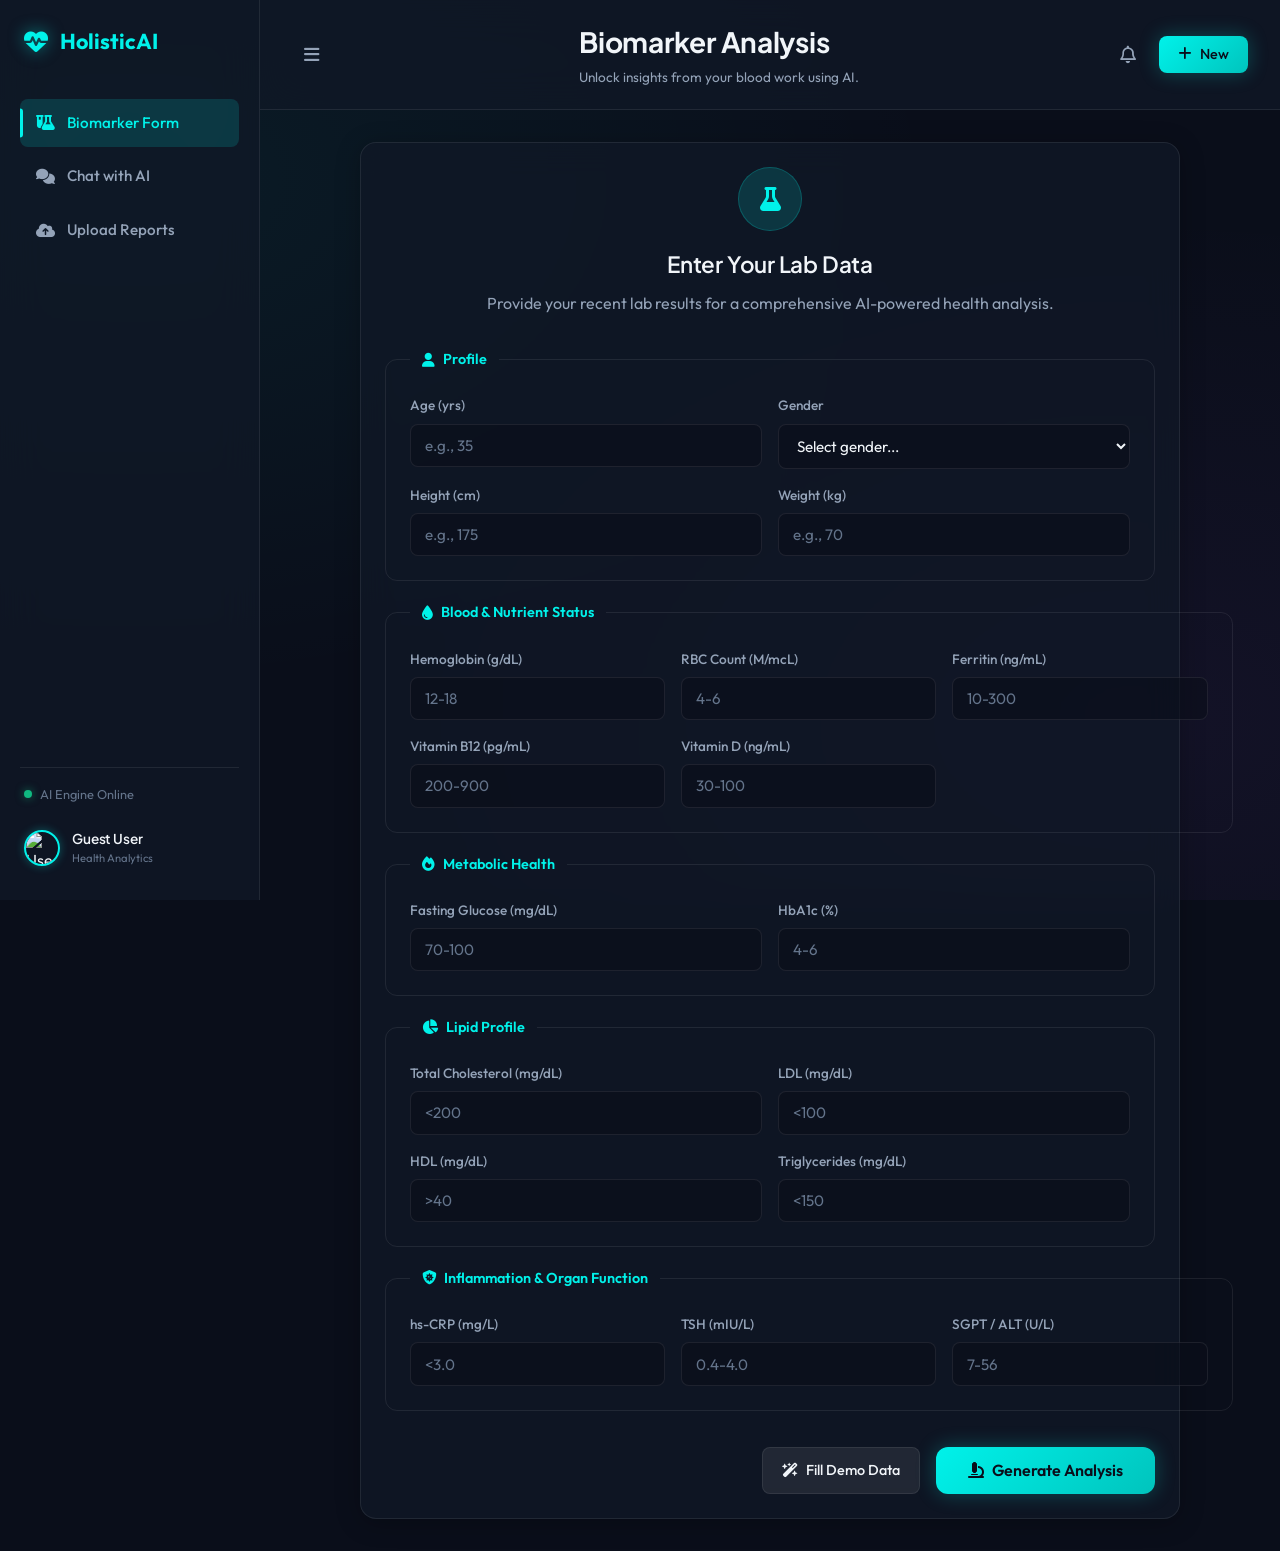
==== static/index.html @ bee897c2 "v1 added" ====
<!DOCTYPE html>
<html lang="en">

<head>
    <meta charset="UTF-8">
    <meta name="viewport" content="width=device-width, initial-scale=1.0">
    <title>HolisticAI | Health Analytics & Chat</title>
    <meta name="description"
        content="AI-powered health analytics — biomarker analysis, direct chat, and lab report upload.">
    <!-- Fonts -->
    <link rel="preconnect" href="https://fonts.googleapis.com">
    <link rel="preconnect" href="https://fonts.gstatic.com" crossorigin>
    <link
        href="https://fonts.googleapis.com/css2?family=Outfit:wght@300;400;500;600;700&family=Plus+Jakarta+Sans:wght@400;500;600&family=JetBrains+Mono:wght@400;500&display=swap"
        rel="stylesheet">
    <!-- Icons -->
    <link rel="stylesheet" href="https://cdnjs.cloudflare.com/ajax/libs/font-awesome/6.4.0/css/all.min.css">
    <!-- Custom CSS -->
    <link rel="stylesheet" href="css/styles.css">
</head>

<body>
    <div class="app-container">
        <!-- Sidebar Navigation -->
        <nav class="sidebar glass" id="sidebar">
            <div class="sidebar-top">
                <div class="logo">
                    <i class="fa-solid fa-heart-pulse"></i>
                    <span>HolisticAI</span>
                </div>
                <ul class="nav-links">
                    <li class="active" data-tab="form-tab">
                        <a href="#form"><i class="fa-solid fa-flask-vial"></i> Biomarker Form</a>
                    </li>
                    <li data-tab="chat-tab">
                        <a href="#chat"><i class="fa-solid fa-comments"></i> Chat with AI</a>
                    </li>
                    <li data-tab="upload-tab">
                        <a href="#upload"><i class="fa-solid fa-cloud-arrow-up"></i> Upload Reports</a>
                    </li>
                </ul>
            </div>
            <div class="sidebar-footer">
                <div class="sidebar-divider"></div>
                <div class="status-indicator">
                    <span class="status-dot online"></span>
                    <span>AI Engine Online</span>
                </div>
                <div class="user-mini">
                    <img src="https://ui-avatars.com/api/?name=User&background=0d1117&color=00f2ea&bold=true" alt="User"
                        class="avatar">
                    <div class="user-info">
                        <h4>Guest User</h4>
                        <p>Health Analytics</p>
                    </div>
                </div>
            </div>
        </nav>

        <!-- Main Content Area -->
        <main class="main-content">
            <!-- Top Navigation Bar -->
            <header class="top-bar glass">
                <button class="mobile-menu-btn btn-icon" id="mobile-menu-btn">
                    <i class="fa-solid fa-bars"></i>
                </button>
                <div class="page-title">
                    <h1 id="page-heading">Biomarker Analysis</h1>
                    <p id="page-subtitle">Unlock insights from your blood work using AI.</p>
                </div>
                <div class="actions">
                    <button class="btn-icon" title="Notifications"><i class="fa-regular fa-bell"></i></button>
                    <button class="btn-primary" id="new-analysis-btn"><i class="fa-solid fa-plus"></i> New</button>
                </div>
            </header>

            <div class="content-scroll">
                <!-- ═══════════════════════════════════════════════
                     TAB 1: BIOMARKER FORM
                     ═══════════════════════════════════════════════ -->
                <section id="form-tab" class="tab-content active fade-in">
                    <div id="input-section">
                        <div class="card glass-card form-container">
                            <div class="form-header">
                                <div class="form-header-icon">
                                    <i class="fa-solid fa-flask"></i>
                                </div>
                                <h2>Enter Your Lab Data</h2>
                                <p>Provide your recent lab results for a comprehensive AI-powered health analysis.</p>
                            </div>

                            <form id="biomarker-form">
                                <!-- User Profile -->
                                <fieldset>
                                    <legend><i class="fa-solid fa-user"></i> Profile</legend>
                                    <div class="grid-2">
                                        <div class="input-group">
                                            <label for="age">Age (yrs)</label>
                                            <input type="number" id="age" name="age" min="1" max="120"
                                                placeholder="e.g., 35" required>
                                        </div>
                                        <div class="input-group">
                                            <label for="gender">Gender</label>
                                            <select id="gender" name="gender" required>
                                                <option value="" disabled selected>Select gender...</option>
                                                <option value="male">Male</option>
                                                <option value="female">Female</option>
                                            </select>
                                        </div>
                                        <div class="input-group">
                                            <label for="height">Height (cm)</label>
                                            <input type="number" id="height" name="height" min="50" max="300"
                                                placeholder="e.g., 175">
                                        </div>
                                        <div class="input-group">
                                            <label for="weight">Weight (kg)</label>
                                            <input type="number" id="weight" name="weight" min="20" max="500"
                                                placeholder="e.g., 70">
                                        </div>
                                    </div>
                                </fieldset>

                                <!-- Blood & Nutrient Status -->
                                <fieldset>
                                    <legend><i class="fa-solid fa-droplet"></i> Blood & Nutrient Status</legend>
                                    <div class="grid-3">
                                        <div class="input-group">
                                            <label for="hemoglobin">Hemoglobin (g/dL)</label>
                                            <input type="number" step="0.1" id="hemoglobin" name="hemoglobin"
                                                placeholder="12-18">
                                        </div>
                                        <div class="input-group">
                                            <label for="rbc_count">RBC Count (M/mcL)</label>
                                            <input type="number" step="0.01" id="rbc_count" name="rbc_count"
                                                placeholder="4-6">
                                        </div>
                                        <div class="input-group">
                                            <label for="ferritin">Ferritin (ng/mL)</label>
                                            <input type="number" step="1" id="ferritin" name="ferritin"
                                                placeholder="10-300">
                                        </div>
                                        <div class="input-group">
                                            <label for="vitamin_b12">Vitamin B12 (pg/mL)</label>
                                            <input type="number" step="1" id="vitamin_b12" name="vitamin_b12"
                                                placeholder="200-900">
                                        </div>
                                        <div class="input-group">
                                            <label for="vitamin_d">Vitamin D (ng/mL)</label>
                                            <input type="number" step="0.1" id="vitamin_d" name="vitamin_d"
                                                placeholder="30-100">
                                        </div>
                                    </div>
                                </fieldset>

                                <!-- Metabolic Health -->
                                <fieldset>
                                    <legend><i class="fa-solid fa-fire"></i> Metabolic Health</legend>
                                    <div class="grid-2">
                                        <div class="input-group">
                                            <label for="fasting_glucose">Fasting Glucose (mg/dL)</label>
                                            <input type="number" step="1" id="fasting_glucose" name="fasting_glucose"
                                                placeholder="70-100">
                                        </div>
                                        <div class="input-group">
                                            <label for="hba1c">HbA1c (%)</label>
                                            <input type="number" step="0.1" id="hba1c" name="hba1c" placeholder="4-6">
                                        </div>
                                    </div>
                                </fieldset>

                                <!-- Lipid Profile -->
                                <fieldset>
                                    <legend><i class="fa-solid fa-chart-pie"></i> Lipid Profile</legend>
                                    <div class="grid-2">
                                        <div class="input-group">
                                            <label for="total_cholesterol">Total Cholesterol (mg/dL)</label>
                                            <input type="number" step="1" id="total_cholesterol"
                                                name="total_cholesterol" placeholder="<200">
                                        </div>
                                        <div class="input-group">
                                            <label for="ldl">LDL (mg/dL)</label>
                                            <input type="number" step="1" id="ldl" name="ldl" placeholder="<100">
                                        </div>
                                        <div class="input-group">
                                            <label for="hdl">HDL (mg/dL)</label>
                                            <input type="number" step="1" id="hdl" name="hdl" placeholder=">40">
                                        </div>
                                        <div class="input-group">
                                            <label for="triglycerides">Triglycerides (mg/dL)</label>
                                            <input type="number" step="1" id="triglycerides" name="triglycerides"
                                                placeholder="<150">
                                        </div>
                                    </div>
                                </fieldset>

                                <!-- Inflammation & Organs -->
                                <fieldset>
                                    <legend><i class="fa-solid fa-shield-virus"></i> Inflammation & Organ Function
                                    </legend>
                                    <div class="grid-3">
                                        <div class="input-group">
                                            <label for="hs_crp">hs-CRP (mg/L)</label>
                                            <input type="number" step="0.1" id="hs_crp" name="hs_crp"
                                                placeholder="<3.0">
                                        </div>
                                        <div class="input-group">
                                            <label for="tsh">TSH (mIU/L)</label>
                                            <input type="number" step="0.01" id="tsh" name="tsh" placeholder="0.4-4.0">
                                        </div>
                                        <div class="input-group">
                                            <label for="sgpt_alt">SGPT / ALT (U/L)</label>
                                            <input type="number" step="1" id="sgpt_alt" name="sgpt_alt"
                                                placeholder="7-56">
                                        </div>
                                    </div>
                                </fieldset>

                                <div class="form-actions">
                                    <button type="button" id="fill-demo-btn" class="btn-secondary"><i
                                            class="fa-solid fa-wand-magic-sparkles"></i> Fill Demo Data</button>
                                    <button type="submit" class="btn-primary lg"><i class="fa-solid fa-microscope"></i>
                                        Generate Analysis</button>
                                </div>
                            </form>
                        </div>
                    </div>

                    <!-- Loading State -->
                    <div id="loading-overlay" class="hidden">
                        <div class="loader-content glass">
                            <div class="spinner"></div>
                            <h3>Analyzing Biomarkers...</h3>
                            <p id="loading-text">Consulting medical knowledge base...</p>
                        </div>
                    </div>

                    <!-- Results Section -->
                    <section id="results-section" class="hidden fade-in">
                        <div class="hero-score glass-card">
                            <div class="score-circle-container">
                                <svg class="score-ring" width="160" height="160">
                                    <circle class="ring-bg" cx="80" cy="80" r="70"></circle>
                                    <circle class="ring-progress" cx="80" cy="80" r="70" stroke-dasharray="440"
                                        stroke-dashoffset="440"></circle>
                                </svg>
                                <div class="score-value">
                                    <span id="main-score">--</span>
                                    <small>Health Score</small>
                                </div>
                            </div>
                            <div class="score-details">
                                <h2 id="score-level">--</h2>
                                <p id="score-summary">Analysis pending...</p>
                                <div class="stat-badges">
                                    <span class="badge" id="abnormal-count">0 Abnormal</span>
                                    <span class="badge" id="risk-count">0 Risks Identified</span>
                                </div>
                            </div>
                        </div>

                        <!-- Score Breakdown -->
                        <div class="card glass-card score-breakdown-card">
                            <h3><i class="fa-solid fa-chart-bar"></i> Score Breakdown</h3>
                            <p id="score-interpretation" class="score-interpretation-text">Loading...</p>
                            <div id="score-breakdown" class="score-breakdown-grid"></div>
                            <div id="score-top-contributors" class="top-contributors"></div>
                        </div>

                        <!-- Priority Action Plan -->
                        <div class="card glass-card priority-card">
                            <h3><i class="fa-solid fa-list-ol"></i> Priority Action Plan</h3>
                            <p class="info-text"><i class="fa-solid fa-circle-info"></i> Ordered from most urgent to
                                least. Address items in this order for maximum health impact.</p>
                            <div id="priority-actions-list" class="priority-actions"></div>
                        </div>

                        <div class="results-grid">
                            <div class="col-left">
                                <div class="card glass-card">
                                    <h3><i class="fa-solid fa-magnifying-glass-chart"></i> Key Findings</h3>
                                    <div id="key-findings-list" class="findings-list"></div>
                                </div>
                                <div class="card glass-card">
                                    <h3><i class="fa-solid fa-triangle-exclamation"></i> Health Risks</h3>
                                    <div id="health-risks-list" class="risks-list"></div>
                                </div>
                            </div>
                            <div class="col-right">
                                <div class="card glass-card recommendations">
                                    <h3><i class="fa-solid fa-apple-whole"></i> Nutrition Plan</h3>
                                    <ul id="nutrition-list" class="styled-list"></ul>
                                </div>
                                <div class="card glass-card recommendations">
                                    <h3><i class="fa-solid fa-person-running"></i> Lifestyle Changes</h3>
                                    <ul id="lifestyle-list" class="styled-list"></ul>
                                </div>
                                <div class="card glass-card recommendations">
                                    <h3><i class="fa-solid fa-pills"></i> Supplementation</h3>
                                    <ul id="supplements-list" class="styled-list"></ul>
                                </div>
                            </div>
                        </div>

                        <div class="card glass-card footer-info">
                            <h3><i class="fa-solid fa-user-doctor"></i> Suggested Follow-up</h3>
                            <div id="follow-up-list" class="tags-container"></div>

                            <!-- Positive Findings -->
                            <div id="positive-findings-section" class="positive-findings hidden">
                                <h4><i class="fa-solid fa-circle-check"></i> Positive Findings</h4>
                                <ul id="positive-findings-list" class="styled-list positive"></ul>
                            </div>

                            <!-- Web Sources -->
                            <div id="web-sources-section" class="sources-section hidden">
                                <h4><i class="fa-solid fa-globe"></i> Research Sources</h4>
                                <div id="web-sources-list" class="sources-list"></div>
                            </div>

                            <div class="disclaimer-box">
                                <p id="disclaimer-text"><strong>Disclaimer:</strong> This analysis is generated by AI
                                    and is for informational purposes only. It is not a substitute for professional
                                    medical advice, diagnosis, or treatment.</p>
                            </div>
                            <button id="back-to-form-btn" class="btn-secondary"><i class="fa-solid fa-arrow-left"></i>
                                Analyze Another Profile</button>
                        </div>
                    </section>
                </section>

                <!-- ═══════════════════════════════════════════════
                     TAB 2: CHAT INTERFACE
                     ═══════════════════════════════════════════════ -->
                <section id="chat-tab" class="tab-content fade-in">
                    <div class="chat-container">
                        <!-- Chat messages area -->
                        <div class="chat-messages" id="chat-messages">
                            <div class="chat-welcome">
                                <div class="welcome-icon">
                                    <i class="fa-solid fa-robot"></i>
                                </div>
                                <h2>Welcome to HolisticAI Chat</h2>
                                <p>Ask me anything about your health, biomarkers, nutrition, or wellness. You can also
                                    upload files directly in the chat.</p>
                                <div class="quick-prompts">
                                    <button class="quick-prompt"
                                        data-prompt="What does high LDL cholesterol mean and how can I reduce it?">
                                        <i class="fa-solid fa-heart"></i> High LDL Cholesterol
                                    </button>
                                    <button class="quick-prompt"
                                        data-prompt="What are the best foods for reducing inflammation based on hs-CRP levels?">
                                        <i class="fa-solid fa-apple-whole"></i> Anti-Inflammatory Diet
                                    </button>
                                    <button class="quick-prompt"
                                        data-prompt="My Vitamin D is 18 ng/mL. Is this concerning and what should I do?">
                                        <i class="fa-solid fa-sun"></i> Low Vitamin D
                                    </button>
                                    <button class="quick-prompt"
                                        data-prompt="Explain the relationship between HbA1c and diabetes risk">
                                        <i class="fa-solid fa-droplet"></i> HbA1c & Diabetes
                                    </button>
                                </div>
                            </div>
                        </div>

                        <!-- Chat input area -->
                        <div class="chat-input-area glass">
                            <div class="chat-file-preview hidden" id="chat-file-preview">
                                <div class="file-preview-content">
                                    <i class="fa-solid fa-file-medical"></i>
                                    <span id="chat-file-name">filename.pdf</span>
                                    <button class="file-remove-btn" id="chat-file-remove" title="Remove file">
                                        <i class="fa-solid fa-xmark"></i>
                                    </button>
                                </div>
                            </div>
                            <div class="chat-input-row">
                                <label class="chat-attach-btn" for="chat-file-input" title="Attach a file">
                                    <i class="fa-solid fa-paperclip"></i>
                                </label>
                                <input type="file" id="chat-file-input" accept=".pdf,.png,.jpg,.jpeg,.csv,.txt,.docx"
                                    hidden>
                                <textarea id="chat-input"
                                    placeholder="Ask about your health, biomarkers, or upload a lab report..."
                                    rows="1"></textarea>
                                <button id="chat-send-btn" class="btn-primary chat-send" title="Send message">
                                    <i class="fa-solid fa-paper-plane"></i>
                                </button>
                            </div>
                        </div>
                    </div>
                </section>

                <!-- ═══════════════════════════════════════════════
                     TAB 3: FILE UPLOAD
                     ═══════════════════════════════════════════════ -->
                <section id="upload-tab" class="tab-content fade-in">
                    <div class="upload-container">
                        <div class="card glass-card upload-zone-card">
                            <div class="form-header">
                                <div class="form-header-icon upload-icon">
                                    <i class="fa-solid fa-cloud-arrow-up"></i>
                                </div>
                                <h2>Upload Lab Reports</h2>
                                <p>Upload your lab report files and let AI extract and analyze your biomarkers
                                    automatically.</p>
                            </div>

                            <!-- Drop Zone -->
                            <div class="upload-drop-zone" id="upload-drop-zone">
                                <div class="drop-zone-content">
                                    <div class="drop-icon">
                                        <i class="fa-solid fa-file-arrow-up"></i>
                                    </div>
                                    <h3>Drag & Drop Files Here</h3>
                                    <p>or click to browse</p>
                                    <div class="supported-formats">
                                        <span class="format-badge">PDF</span>
                                        <span class="format-badge">PNG</span>
                                        <span class="format-badge">JPG</span>
                                        <span class="format-badge">CSV</span>
                                        <span class="format-badge">TXT</span>
                                        <span class="format-badge">DOCX</span>
                                    </div>
                                    <small>Max file size: 10MB</small>
                                </div>
                                <input type="file" id="upload-file-input" accept=".pdf,.png,.jpg,.jpeg,.csv,.txt,.docx"
                                    hidden>
                            </div>

                            <!-- Upload Progress -->
                            <div class="upload-progress hidden" id="upload-progress">
                                <div class="progress-file-info">
                                    <i class="fa-solid fa-file-medical"></i>
                                    <span id="upload-file-name">file.pdf</span>
                                </div>
                                <div class="progress-bar-container">
                                    <div class="progress-bar" id="upload-progress-bar"></div>
                                </div>
                                <span class="progress-text" id="upload-progress-text">Processing...</span>
                            </div>
                        </div>

                        <!-- Upload Results -->
                        <div class="card glass-card hidden" id="upload-results-card">
                            <h3><i class="fa-solid fa-file-circle-check"></i> Extraction Results</h3>

                            <!-- Raw Text Toggle -->
                            <div class="extraction-section">
                                <button class="collapsible-toggle" id="raw-text-toggle">
                                    <i class="fa-solid fa-file-lines"></i> View Extracted Text
                                    <i class="fa-solid fa-chevron-down toggle-arrow"></i>
                                </button>
                                <div class="collapsible-content hidden" id="raw-text-content">
                                    <pre id="raw-text-display"></pre>
                                </div>
                            </div>

                            <!-- Extracted Biomarkers -->
                            <div class="extraction-section">
                                <h4><i class="fa-solid fa-vials"></i> Extracted Biomarkers</h4>
                                <div id="extracted-biomarkers-grid" class="extracted-grid"></div>
                            </div>

                            <!-- Profile from file -->
                            <div class="extraction-section hidden" id="extracted-profile-section">
                                <h4><i class="fa-solid fa-user"></i> Detected Profile</h4>
                                <div id="extracted-profile-info"></div>
                            </div>

                            <!-- Actions -->
                            <div class="upload-actions">
                                <div class="profile-override" id="profile-override-section">
                                    <p class="info-text"><i class="fa-solid fa-circle-info"></i> You can provide or
                                        override profile data for analysis:</p>
                                    <div class="grid-2">
                                        <div class="input-group">
                                            <label for="upload-age">Age (yrs)</label>
                                            <input type="number" id="upload-age" min="1" max="120"
                                                placeholder="e.g., 35">
                                        </div>
                                        <div class="input-group">
                                            <label for="upload-gender">Gender</label>
                                            <select id="upload-gender">
                                                <option value="" disabled selected>Select...</option>
                                                <option value="male">Male</option>
                                                <option value="female">Female</option>
                                            </select>
                                        </div>
                                    </div>
                                </div>
                                <div class="form-actions">
                                    <button class="btn-secondary" id="upload-another-btn"><i
                                            class="fa-solid fa-rotate"></i> Upload Another File</button>
                                    <button class="btn-primary lg" id="run-analysis-btn"><i
                                            class="fa-solid fa-microscope"></i> Run Full Analysis</button>
                                </div>
                            </div>
                        </div>

                        <!-- Analysis Results (reused from form) -->
                        <section id="upload-analysis-results" class="hidden fade-in">
                            <div class="hero-score glass-card">
                                <div class="score-circle-container">
                                    <svg class="score-ring upload-score-ring" width="160" height="160">
                                        <circle class="ring-bg" cx="80" cy="80" r="70"></circle>
                                        <circle class="ring-progress" cx="80" cy="80" r="70" stroke-dasharray="440"
                                            stroke-dashoffset="440"></circle>
                                    </svg>
                                    <div class="score-value">
                                        <span id="upload-main-score">--</span>
                                        <small>Health Score</small>
                                    </div>
                                </div>
                                <div class="score-details">
                                    <h2 id="upload-score-level">--</h2>
                                    <p id="upload-score-summary">Analysis pending...</p>
                                </div>
                            </div>

                            <!-- Score Breakdown (Upload) -->
                            <div class="card glass-card score-breakdown-card">
                                <h3><i class="fa-solid fa-chart-bar"></i> Score Breakdown</h3>
                                <p id="upload-score-interpretation" class="score-interpretation-text">Loading...</p>
                                <div id="upload-score-breakdown" class="score-breakdown-grid"></div>
                                <div id="upload-score-top-contributors" class="top-contributors"></div>
                            </div>

                            <!-- Priority Action Plan (Upload) -->
                            <div class="card glass-card priority-card">
                                <h3><i class="fa-solid fa-list-ol"></i> Priority Action Plan</h3>
                                <p class="info-text"><i class="fa-solid fa-circle-info"></i> Ordered from most urgent to
                                    least.</p>
                                <div id="upload-priority-actions" class="priority-actions"></div>
                            </div>
                            <div class="results-grid">
                                <div class="col-left">
                                    <div class="card glass-card">
                                        <h3><i class="fa-solid fa-magnifying-glass-chart"></i> Key Findings</h3>
                                        <div id="upload-key-findings" class="findings-list"></div>
                                    </div>
                                    <div class="card glass-card">
                                        <h3><i class="fa-solid fa-triangle-exclamation"></i> Health Risks</h3>
                                        <div id="upload-health-risks" class="risks-list"></div>
                                    </div>
                                </div>
                                <div class="col-right">
                                    <div class="card glass-card recommendations">
                                        <h3><i class="fa-solid fa-apple-whole"></i> Nutrition Plan</h3>
                                        <ul id="upload-nutrition" class="styled-list"></ul>
                                    </div>
                                    <div class="card glass-card recommendations">
                                        <h3><i class="fa-solid fa-person-running"></i> Lifestyle Changes</h3>
                                        <ul id="upload-lifestyle" class="styled-list"></ul>
                                    </div>
                                    <div class="card glass-card recommendations">
                                        <h3><i class="fa-solid fa-pills"></i> Supplementation</h3>
                                        <ul id="upload-supplements" class="styled-list"></ul>
                                    </div>
                                </div>
                            </div>
                            <div class="card glass-card footer-info">
                                <!-- Positive Findings (Upload) -->
                                <div id="upload-positive-section" class="positive-findings hidden">
                                    <h4><i class="fa-solid fa-circle-check"></i> Positive Findings</h4>
                                    <ul id="upload-positive-list" class="styled-list positive"></ul>
                                </div>

                                <!-- Web Sources (Upload) -->
                                <div id="upload-sources-section" class="sources-section hidden">
                                    <h4><i class="fa-solid fa-globe"></i> Research Sources</h4>
                                    <div id="upload-sources-list" class="sources-list"></div>
                                </div>

                                <div class="disclaimer-box">
                                    <p><strong>Disclaimer:</strong> This analysis is generated by AI from your uploaded
                                        report. Always consult a healthcare professional.</p>
                                </div>
                                <button id="upload-back-btn" class="btn-secondary"><i
                                        class="fa-solid fa-arrow-left"></i> Upload Another Report</button>
                            </div>
                        </section>
                    </div>
                </section>
            </div>
        </main>
    </div>

    <script src="js/app.js"></script>
</body>

</html>
---- static/css/styles.css ----
/* ═══════════════════════════════════════════════════════════════
   Holistic Health AI — Premium Glassmorphism + Modern UI
   Supports: Form, Chat, File Upload tabs
   ═══════════════════════════════════════════════════════════════ */

:root {
    /* Color Palette (Deep Ocean & Aurora) */
    --primary: #00f2ea;
    --primary-dark: #00c4bd;
    --primary-glow: rgba(0, 242, 234, 0.15);
    --secondary: #a855f7;
    --secondary-glow: rgba(168, 85, 247, 0.15);
    --accent: #ff6b6b;
    --background-dark: #0a0e1a;
    --background-mid: #111827;
    --background-light: #1e293b;
    --text-main: #f1f5f9;
    --text-muted: #94a3b8;
    --text-dim: #64748b;
    --success: #10b981;
    --success-bg: rgba(16, 185, 129, 0.15);
    --warning: #f59e0b;
    --warning-bg: rgba(245, 158, 11, 0.15);
    --danger: #ef4444;
    --danger-bg: rgba(239, 68, 68, 0.15);
    --glass-bg: rgba(17, 24, 39, 0.75);
    --glass-bg-light: rgba(30, 41, 59, 0.6);
    --glass-border: rgba(255, 255, 255, 0.08);
    --glass-border-hover: rgba(255, 255, 255, 0.15);
    --shadow-soft: 0 4px 24px rgba(0, 0, 0, 0.25);
    --shadow-glow: 0 0 20px rgba(0, 242, 234, 0.25);
    --shadow-purple: 0 0 20px rgba(168, 85, 247, 0.2);
    --radius-sm: 8px;
    --radius-md: 12px;
    --radius-lg: 16px;
    --radius-xl: 20px;
    --transition: all 0.3s cubic-bezier(0.4, 0, 0.2, 1);
}

/* ─── Reset & Base ─────────────────────────────────────── */
*,
*::before,
*::after {
    box-sizing: border-box;
    margin: 0;
    padding: 0;
}

body {
    font-family: 'Outfit', sans-serif;
    background-color: var(--background-dark);
    color: var(--text-main);
    line-height: 1.6;
    overflow-x: hidden;
    min-height: 100vh;
    background-image:
        radial-gradient(ellipse at 10% 20%, rgba(0, 242, 234, 0.06) 0%, transparent 50%),
        radial-gradient(ellipse at 90% 80%, rgba(168, 85, 247, 0.06) 0%, transparent 50%),
        radial-gradient(ellipse at 50% 50%, rgba(0, 0, 0, 0) 0%, var(--background-dark) 100%);
    background-attachment: fixed;
}

/* Typography */
h1,
h2,
h3,
h4,
h5,
h6 {
    font-family: 'Plus Jakarta Sans', sans-serif;
    color: var(--text-main);
    margin-bottom: 0.5rem;
    letter-spacing: -0.01em;
}

h1 {
    font-weight: 700;
    font-size: 1.75rem;
}

h2 {
    font-weight: 600;
    font-size: 1.4rem;
}

h3 {
    font-weight: 600;
    font-size: 1.15rem;
    margin-bottom: 1rem;
    color: var(--primary);
}

h4 {
    font-weight: 600;
    font-size: 1rem;
    color: var(--text-muted);
    margin-bottom: 0.75rem;
}

p {
    color: var(--text-muted);
    margin-bottom: 0.75rem;
}

small {
    color: var(--text-dim);
}

/* ─── Layout ───────────────────────────────────────────── */
.app-container {
    display: flex;
    min-height: 100vh;
}

/* ─── Sidebar ──────────────────────────────────────────── */
.sidebar {
    width: 260px;
    background: var(--glass-bg);
    border-right: 1px solid var(--glass-border);
    padding: 1.5rem 1.25rem;
    display: flex;
    flex-direction: column;
    justify-content: space-between;
    position: fixed;
    height: 100vh;
    backdrop-filter: blur(20px);
    -webkit-backdrop-filter: blur(20px);
    z-index: 100;
    transition: var(--transition);
}

.logo {
    display: flex;
    align-items: center;
    gap: 0.75rem;
    font-size: 1.35rem;
    font-weight: 700;
    color: var(--primary);
    margin-bottom: 2.5rem;
    padding: 0 0.25rem;
}

.logo i {
    font-size: 1.5rem;
    filter: drop-shadow(0 0 8px rgba(0, 242, 234, 0.5));
}

.nav-links {
    list-style: none;
    flex: 1;
}

.nav-links li {
    margin-bottom: 0.35rem;
}

.nav-links a {
    display: flex;
    align-items: center;
    gap: 0.75rem;
    padding: 0.75rem 1rem;
    color: var(--text-muted);
    text-decoration: none;
    border-radius: var(--radius-sm);
    transition: var(--transition);
    font-weight: 500;
    font-size: 0.95rem;
    position: relative;
}

.nav-links li.active a {
    background: var(--primary-glow);
    color: var(--primary);
}

.nav-links li.active a::before {
    content: '';
    position: absolute;
    left: 0;
    top: 50%;
    transform: translateY(-50%);
    width: 3px;
    height: 60%;
    background: var(--primary);
    border-radius: 0 4px 4px 0;
}

.nav-links a:hover {
    background: rgba(255, 255, 255, 0.05);
    color: var(--text-main);
}

.sidebar-footer {
    padding-top: 1rem;
}

.sidebar-divider {
    height: 1px;
    background: var(--glass-border);
    margin-bottom: 1rem;
}

.status-indicator {
    display: flex;
    align-items: center;
    gap: 0.5rem;
    font-size: 0.8rem;
    color: var(--text-dim);
    margin-bottom: 1rem;
    padding: 0 0.25rem;
}

.status-dot {
    width: 8px;
    height: 8px;
    border-radius: 50%;
    background: var(--text-dim);
}

.status-dot.online {
    background: var(--success);
    box-shadow: 0 0 8px rgba(16, 185, 129, 0.6);
    animation: pulse-dot 2s infinite;
}

@keyframes pulse-dot {

    0%,
    100% {
        opacity: 1;
    }

    50% {
        opacity: 0.5;
    }
}

.user-mini {
    display: flex;
    align-items: center;
    gap: 0.75rem;
    padding: 0.5rem 0.25rem;
}

.avatar {
    width: 36px;
    height: 36px;
    border-radius: 50%;
    border: 2px solid var(--primary);
    box-shadow: 0 0 10px rgba(0, 242, 234, 0.3);
}

.user-info h4 {
    font-size: 0.85rem;
    margin: 0;
    color: var(--text-main);
}

.user-info p {
    font-size: 0.7rem;
    margin: 0;
    color: var(--text-dim);
}

/* ─── Main Content ─────────────────────────────────────── */
.main-content {
    flex: 1;
    margin-left: 260px;
    display: flex;
    flex-direction: column;
    min-height: 100vh;
    max-width: 1400px;
}

.top-bar {
    display: flex;
    justify-content: space-between;
    align-items: center;
    padding: 1.25rem 2rem;
    border-bottom: 1px solid var(--glass-border);
    background: var(--glass-bg);
    backdrop-filter: blur(20px);
    -webkit-backdrop-filter: blur(20px);
    position: sticky;
    top: 0;
    z-index: 50;
}

.mobile-menu-btn {
    display: none;
}

.page-title h1 {
    margin-bottom: 0.15rem;
}

.page-title p {
    margin: 0;
    font-size: 0.85rem;
}

.actions {
    display: flex;
    gap: 0.75rem;
    align-items: center;
}

/* ─── Buttons ──────────────────────────────────────────── */
.btn-primary,
.btn-secondary,
.btn-icon {
    border: none;
    border-radius: var(--radius-sm);
    padding: 0.6rem 1.2rem;
    font-family: inherit;
    font-weight: 500;
    cursor: pointer;
    transition: var(--transition);
    display: inline-flex;
    align-items: center;
    gap: 0.5rem;
    font-size: 0.9rem;
}

.btn-primary {
    background: linear-gradient(135deg, var(--primary), var(--primary-dark));
    color: var(--background-dark);
    box-shadow: var(--shadow-glow);
}

.btn-primary:hover {
    transform: translateY(-1px);
    box-shadow: 0 0 30px rgba(0, 242, 234, 0.4);
}

.btn-primary:active {
    transform: translateY(0);
}

.btn-primary.lg {
    padding: 0.85rem 2rem;
    font-size: 1rem;
    font-weight: 600;
    border-radius: var(--radius-md);
}

.btn-secondary {
    background: rgba(255, 255, 255, 0.08);
    color: var(--text-main);
    border: 1px solid var(--glass-border);
}

.btn-secondary:hover {
    background: rgba(255, 255, 255, 0.12);
    border-color: var(--glass-border-hover);
}

.btn-icon {
    padding: 0.6rem;
    background: transparent;
    color: var(--text-muted);
    font-size: 1.1rem;
    border-radius: 50%;
    width: 38px;
    height: 38px;
    display: flex;
    align-items: center;
    justify-content: center;
}

.btn-icon:hover {
    color: var(--primary);
    background: var(--primary-glow);
}

/* ─── Content Scroll ───────────────────────────────────── */
.content-scroll {
    flex: 1;
    overflow-y: auto;
    padding: 2rem;
}

/* ─── Tab System ───────────────────────────────────────── */
.tab-content {
    display: none;
}

.tab-content.active {
    display: block;
}

/* ─── Glass Cards ──────────────────────────────────────── */
.glass-card {
    background: var(--glass-bg);
    backdrop-filter: blur(16px);
    -webkit-backdrop-filter: blur(16px);
    border: 1px solid var(--glass-border);
    border-radius: var(--radius-lg);
    padding: 1.5rem;
    box-shadow: var(--shadow-soft);
    margin-bottom: 1.5rem;
    transition: var(--transition);
}

.glass-card:hover {
    border-color: var(--glass-border-hover);
}

/* ─── Forms ────────────────────────────────────────────── */
.form-container {
    max-width: 820px;
    margin: 0 auto;
}

.form-header {
    text-align: center;
    margin-bottom: 2rem;
}

.form-header-icon {
    width: 64px;
    height: 64px;
    border-radius: 50%;
    background: var(--primary-glow);
    display: flex;
    align-items: center;
    justify-content: center;
    margin: 0 auto 1rem;
    font-size: 1.5rem;
    color: var(--primary);
    border: 1px solid rgba(0, 242, 234, 0.2);
}

.form-header-icon.upload-icon {
    background: var(--secondary-glow);
    color: var(--secondary);
    border-color: rgba(168, 85, 247, 0.2);
}

fieldset {
    border: 1px solid var(--glass-border);
    border-radius: var(--radius-md);
    padding: 1.5rem;
    margin-bottom: 1.25rem;
    transition: var(--transition);
}

fieldset:hover {
    border-color: var(--glass-border-hover);
}

legend {
    color: var(--primary);
    padding: 0 0.75rem;
    font-weight: 600;
    font-size: 0.9rem;
    display: flex;
    align-items: center;
    gap: 0.5rem;
}

.input-group {
    display: flex;
    flex-direction: column;
    gap: 0.4rem;
}

label {
    font-size: 0.85rem;
    color: var(--text-muted);
    font-weight: 500;
}

input,
select,
textarea {
    background: rgba(10, 14, 26, 0.6);
    border: 1px solid var(--glass-border);
    color: var(--text-main);
    padding: 0.7rem 0.85rem;
    border-radius: var(--radius-sm);
    font-family: inherit;
    font-size: 0.95rem;
    transition: var(--transition);
}

input:focus,
select:focus,
textarea:focus {
    outline: none;
    border-color: var(--primary);
    box-shadow: 0 0 0 3px rgba(0, 242, 234, 0.1);
}

input::placeholder,
textarea::placeholder {
    color: var(--text-dim);
}

.grid-2 {
    display: grid;
    grid-template-columns: repeat(2, 1fr);
    gap: 1rem;
}

.grid-3 {
    display: grid;
    grid-template-columns: repeat(3, 1fr);
    gap: 1rem;
}

.form-actions {
    display: flex;
    gap: 1rem;
    justify-content: flex-end;
    padding-top: 1rem;
}

/* ─── Loading ──────────────────────────────────────────── */
#loading-overlay {
    position: fixed;
    top: 0;
    left: 0;
    width: 100%;
    height: 100%;
    background: rgba(10, 14, 26, 0.85);
    display: flex;
    justify-content: center;
    align-items: center;
    z-index: 1000;
    backdrop-filter: blur(8px);
}

.loader-content {
    background: var(--glass-bg);
    padding: 2.5rem 3rem;
    border-radius: var(--radius-xl);
    text-align: center;
    border: 1px solid var(--glass-border);
    box-shadow: var(--shadow-glow);
}

.spinner {
    width: 48px;
    height: 48px;
    border: 3px solid rgba(0, 242, 234, 0.15);
    border-top: 3px solid var(--primary);
    border-radius: 50%;
    animation: spin 0.8s linear infinite;
    margin: 0 auto 1.25rem;
}

@keyframes spin {
    0% {
        transform: rotate(0deg);
    }

    100% {
        transform: rotate(360deg);
    }
}

.hidden {
    display: none !important;
}

/* ─── Results Styling ──────────────────────────────────── */
.hero-score {
    text-align: center;
    padding: 2rem;
    display: flex;
    flex-direction: column;
    align-items: center;
    gap: 1.5rem;
    background: linear-gradient(135deg, rgba(17, 24, 39, 0.9), rgba(10, 14, 26, 0.95));
    border: 1px solid rgba(0, 242, 234, 0.1);
}

.score-circle-container {
    position: relative;
    width: 160px;
    height: 160px;
}

.score-ring {
    transform: rotate(-90deg);
}

.ring-bg {
    fill: none;
    stroke: rgba(255, 255, 255, 0.06);
    stroke-width: 10;
}

.ring-progress {
    fill: none;
    stroke: var(--primary);
    stroke-width: 10;
    stroke-dasharray: 440;
    stroke-dashoffset: 440;
    transition: stroke-dashoffset 1.5s ease-out;
    stroke-linecap: round;
    filter: drop-shadow(0 0 6px rgba(0, 242, 234, 0.5));
}

.score-value {
    position: absolute;
    top: 50%;
    left: 50%;
    transform: translate(-50%, -50%);
    display: flex;
    flex-direction: column;
    align-items: center;
}

#main-score,
#upload-main-score {
    font-size: 2.75rem;
    font-weight: 700;
    color: var(--primary);
    text-shadow: 0 0 15px rgba(0, 242, 234, 0.5);
    font-family: 'Plus Jakarta Sans', sans-serif;
}

.stat-badges {
    display: flex;
    gap: 0.75rem;
    margin-top: 0.5rem;
}

.badge {
    background: rgba(255, 255, 255, 0.06);
    padding: 0.35rem 0.85rem;
    border-radius: 20px;
    font-size: 0.8rem;
    color: var(--text-muted);
    border: 1px solid var(--glass-border);
}

.results-grid {
    display: grid;
    grid-template-columns: 1fr 1fr;
    gap: 1.5rem;
}

.finding-item {
    padding: 1rem;
    background: rgba(255, 255, 255, 0.03);
    border-radius: var(--radius-sm);
    margin-bottom: 0.75rem;
    border-left: 3px solid var(--text-dim);
    transition: var(--transition);
}

.finding-item:hover {
    background: rgba(255, 255, 255, 0.06);
}

.finding-item.high {
    border-left-color: var(--danger);
    background: var(--danger-bg);
}

.finding-item.low {
    border-left-color: var(--warning);
    background: var(--warning-bg);
}

.finding-item.normal {
    border-left-color: var(--success);
    background: var(--success-bg);
}

.finding-header {
    display: flex;
    justify-content: space-between;
    align-items: center;
    margin-bottom: 0.4rem;
}

.finding-name {
    font-weight: 600;
    color: var(--text-main);
    font-size: 0.95rem;
}

.finding-status {
    font-size: 0.75rem;
    padding: 0.15rem 0.5rem;
    border-radius: 4px;
    background: rgba(0, 0, 0, 0.3);
    font-weight: 600;
    text-transform: uppercase;
    letter-spacing: 0.05em;
}

.risk-item {
    margin-bottom: 1rem;
    padding-bottom: 1rem;
    border-bottom: 1px solid var(--glass-border);
}

.risk-header {
    display: flex;
    align-items: center;
    gap: 0.5rem;
    color: var(--danger);
    font-weight: 600;
    margin-bottom: 0.25rem;
}

.styled-list {
    list-style: none;
}

.styled-list li {
    position: relative;
    padding-left: 1.5rem;
    margin-bottom: 0.75rem;
    color: var(--text-muted);
    font-size: 0.9rem;
    line-height: 1.5;
}

.styled-list li::before {
    content: "→";
    color: var(--primary);
    position: absolute;
    left: 0;
    font-weight: bold;
}

.footer-info {
    margin-top: 1rem;
}

.disclaimer-box {
    background: rgba(245, 158, 11, 0.08);
    border: 1px solid rgba(245, 158, 11, 0.15);
    border-radius: var(--radius-sm);
    padding: 1rem;
    margin: 1rem 0;
}

.disclaimer-box p {
    font-size: 0.85rem;
    color: var(--text-muted);
    margin: 0;
}

.tags-container {
    display: flex;
    flex-wrap: wrap;
    gap: 0.5rem;
    margin-bottom: 1rem;
}

.tags-container .status-tag {
    background: var(--primary-glow);
    color: var(--primary);
    padding: 0.4rem 0.8rem;
    border-radius: 20px;
    font-size: 0.8rem;
    border: 1px solid rgba(0, 242, 234, 0.15);
}

/* ═══════════════════════════════════════════════════════════
   CHAT INTERFACE
   ═══════════════════════════════════════════════════════════ */
.chat-container {
    display: flex;
    flex-direction: column;
    height: calc(100vh - 140px);
    max-height: calc(100vh - 140px);
}

.chat-messages {
    flex: 1;
    overflow-y: auto;
    padding: 1rem 0;
    scroll-behavior: smooth;
}

/* Chat Welcome */
.chat-welcome {
    display: flex;
    flex-direction: column;
    align-items: center;
    justify-content: center;
    text-align: center;
    padding: 3rem 2rem;
    min-height: 60vh;
}

.welcome-icon {
    width: 80px;
    height: 80px;
    border-radius: 50%;
    background: linear-gradient(135deg, var(--primary-glow), var(--secondary-glow));
    display: flex;
    align-items: center;
    justify-content: center;
    font-size: 2rem;
    color: var(--primary);
    margin-bottom: 1.5rem;
    border: 1px solid rgba(0, 242, 234, 0.2);
    animation: float 3s ease-in-out infinite;
}

@keyframes float {

    0%,
    100% {
        transform: translateY(0);
    }

    50% {
        transform: translateY(-8px);
    }
}

.chat-welcome h2 {
    font-size: 1.5rem;
    margin-bottom: 0.5rem;
}

.chat-welcome>p {
    max-width: 480px;
}

.quick-prompts {
    display: grid;
    grid-template-columns: repeat(2, 1fr);
    gap: 0.75rem;
    margin-top: 1.5rem;
    max-width: 550px;
}

.quick-prompt {
    background: var(--glass-bg-light);
    border: 1px solid var(--glass-border);
    color: var(--text-muted);
    padding: 0.85rem 1rem;
    border-radius: var(--radius-md);
    font-family: inherit;
    font-size: 0.85rem;
    cursor: pointer;
    transition: var(--transition);
    text-align: left;
    display: flex;
    align-items: center;
    gap: 0.6rem;
}

.quick-prompt i {
    color: var(--primary);
    font-size: 1rem;
}

.quick-prompt:hover {
    border-color: var(--primary);
    background: var(--primary-glow);
    color: var(--text-main);
    transform: translateY(-1px);
}

/* Chat Messages */
.message {
    display: flex;
    gap: 0.75rem;
    margin-bottom: 1.25rem;
    padding: 0 0.5rem;
    animation: messageIn 0.3s ease-out;
}

@keyframes messageIn {
    from {
        opacity: 0;
        transform: translateY(8px);
    }

    to {
        opacity: 1;
        transform: translateY(0);
    }
}

.message.user {
    flex-direction: row-reverse;
}

.message-avatar {
    width: 34px;
    height: 34px;
    border-radius: 50%;
    display: flex;
    align-items: center;
    justify-content: center;
    font-size: 0.85rem;
    flex-shrink: 0;
    margin-top: 2px;
}

.message.user .message-avatar {
    background: linear-gradient(135deg, var(--primary), var(--primary-dark));
    color: var(--background-dark);
}

.message.assistant .message-avatar {
    background: linear-gradient(135deg, var(--secondary), #7c3aed);
    color: white;
}

.message-bubble {
    max-width: 75%;
    padding: 0.85rem 1.1rem;
    border-radius: var(--radius-md);
    font-size: 0.92rem;
    line-height: 1.65;
    position: relative;
}

.message.user .message-bubble {
    background: linear-gradient(135deg, rgba(0, 242, 234, 0.12), rgba(0, 196, 189, 0.08));
    border: 1px solid rgba(0, 242, 234, 0.15);
    color: var(--text-main);
    border-bottom-right-radius: 4px;
}

.message.assistant .message-bubble {
    background: var(--glass-bg-light);
    border: 1px solid var(--glass-border);
    color: var(--text-main);
    border-bottom-left-radius: 4px;
}

.message-bubble p {
    color: var(--text-main);
    margin: 0 0 0.5rem 0;
}

.message-bubble p:last-child {
    margin-bottom: 0;
}

.message-bubble strong {
    color: var(--primary);
}

.message-bubble ul,
.message-bubble ol {
    margin: 0.5rem 0;
    padding-left: 1.25rem;
}

.message-bubble li {
    margin-bottom: 0.35rem;
    color: var(--text-muted);
}

.message-bubble code {
    background: rgba(0, 0, 0, 0.3);
    padding: 0.15rem 0.4rem;
    border-radius: 4px;
    font-family: 'JetBrains Mono', monospace;
    font-size: 0.85em;
}

.message-file-badge {
    display: inline-flex;
    align-items: center;
    gap: 0.4rem;
    background: rgba(168, 85, 247, 0.12);
    color: var(--secondary);
    padding: 0.3rem 0.65rem;
    border-radius: 6px;
    font-size: 0.8rem;
    margin-bottom: 0.5rem;
    border: 1px solid rgba(168, 85, 247, 0.2);
}

.typing-indicator {
    display: flex;
    gap: 4px;
    padding: 0.5rem 0;
}

.typing-indicator span {
    width: 8px;
    height: 8px;
    border-radius: 50%;
    background: var(--text-dim);
    animation: typing 1.2s infinite;
}

.typing-indicator span:nth-child(2) {
    animation-delay: 0.2s;
}

.typing-indicator span:nth-child(3) {
    animation-delay: 0.4s;
}

@keyframes typing {

    0%,
    100% {
        opacity: 0.3;
        transform: translateY(0);
    }

    50% {
        opacity: 1;
        transform: translateY(-4px);
    }
}

/* Chat Input */
.chat-input-area {
    border-top: 1px solid var(--glass-border);
    background: var(--glass-bg);
    backdrop-filter: blur(20px);
    padding: 1rem 1.25rem;
    border-radius: 0 0 var(--radius-lg) var(--radius-lg);
}

.chat-file-preview {
    margin-bottom: 0.75rem;
}

.file-preview-content {
    display: inline-flex;
    align-items: center;
    gap: 0.5rem;
    background: var(--secondary-glow);
    border: 1px solid rgba(168, 85, 247, 0.2);
    padding: 0.4rem 0.75rem;
    border-radius: var(--radius-sm);
    font-size: 0.85rem;
    color: var(--secondary);
}

.file-remove-btn {
    background: none;
    border: none;
    color: var(--text-dim);
    cursor: pointer;
    padding: 0.15rem;
    font-size: 0.9rem;
    transition: var(--transition);
}

.file-remove-btn:hover {
    color: var(--danger);
}

.chat-input-row {
    display: flex;
    align-items: flex-end;
    gap: 0.75rem;
}

.chat-attach-btn {
    display: flex;
    align-items: center;
    justify-content: center;
    width: 40px;
    height: 40px;
    border-radius: 50%;
    cursor: pointer;
    color: var(--text-muted);
    font-size: 1.1rem;
    transition: var(--transition);
    flex-shrink: 0;
}

.chat-attach-btn:hover {
    color: var(--primary);
    background: var(--primary-glow);
}

#chat-input {
    flex: 1;
    border: 1px solid var(--glass-border);
    background: rgba(10, 14, 26, 0.5);
    color: var(--text-main);
    padding: 0.65rem 0.85rem;
    border-radius: var(--radius-md);
    font-family: inherit;
    font-size: 0.95rem;
    resize: none;
    min-height: 42px;
    max-height: 120px;
    line-height: 1.5;
    transition: var(--transition);
}

#chat-input:focus {
    border-color: var(--primary);
    box-shadow: 0 0 0 3px rgba(0, 242, 234, 0.1);
}

.chat-send {
    width: 42px;
    height: 42px;
    border-radius: 50% !important;
    padding: 0 !important;
    display: flex;
    align-items: center;
    justify-content: center;
    flex-shrink: 0;
}

/* ═══════════════════════════════════════════════════════════
   FILE UPLOAD INTERFACE
   ═══════════════════════════════════════════════════════════ */
.upload-container {
    max-width: 860px;
    margin: 0 auto;
}

.upload-zone-card {
    padding: 2rem;
}

.upload-drop-zone {
    border: 2px dashed rgba(168, 85, 247, 0.3);
    border-radius: var(--radius-lg);
    padding: 3rem 2rem;
    text-align: center;
    cursor: pointer;
    transition: var(--transition);
    position: relative;
}

.upload-drop-zone:hover,
.upload-drop-zone.dragover {
    border-color: var(--secondary);
    background: var(--secondary-glow);
}

.upload-drop-zone.dragover {
    transform: scale(1.01);
}

.drop-zone-content h3 {
    color: var(--text-main);
    margin-bottom: 0.35rem;
}

.drop-zone-content>p {
    margin-bottom: 1rem;
}

.drop-icon {
    font-size: 2.5rem;
    color: var(--secondary);
    margin-bottom: 1rem;
    filter: drop-shadow(0 0 10px rgba(168, 85, 247, 0.4));
}

.supported-formats {
    display: flex;
    gap: 0.5rem;
    justify-content: center;
    flex-wrap: wrap;
    margin-bottom: 0.75rem;
}

.format-badge {
    background: rgba(255, 255, 255, 0.06);
    border: 1px solid var(--glass-border);
    padding: 0.25rem 0.65rem;
    border-radius: 6px;
    font-size: 0.75rem;
    font-family: 'JetBrains Mono', monospace;
    color: var(--text-muted);
}

/* Upload Progress */
.upload-progress {
    padding: 1.25rem;
    background: var(--glass-bg-light);
    border-radius: var(--radius-md);
    margin-top: 1.5rem;
}

.progress-file-info {
    display: flex;
    align-items: center;
    gap: 0.5rem;
    margin-bottom: 0.75rem;
    color: var(--secondary);
    font-size: 0.9rem;
}

.progress-bar-container {
    height: 6px;
    background: rgba(255, 255, 255, 0.08);
    border-radius: 3px;
    overflow: hidden;
    margin-bottom: 0.5rem;
}

.progress-bar {
    height: 100%;
    background: linear-gradient(90deg, var(--secondary), var(--primary));
    border-radius: 3px;
    width: 0%;
    transition: width 0.5s ease;
    box-shadow: 0 0 8px rgba(168, 85, 247, 0.4);
}

.progress-text {
    font-size: 0.8rem;
    color: var(--text-dim);
}

/* Extraction Results */
.extraction-section {
    margin-bottom: 1.5rem;
}

.collapsible-toggle {
    display: flex;
    align-items: center;
    gap: 0.5rem;
    width: 100%;
    padding: 0.75rem;
    background: rgba(255, 255, 255, 0.04);
    border: 1px solid var(--glass-border);
    border-radius: var(--radius-sm);
    color: var(--text-muted);
    font-family: inherit;
    font-size: 0.9rem;
    cursor: pointer;
    transition: var(--transition);
}

.collapsible-toggle:hover {
    background: rgba(255, 255, 255, 0.08);
    color: var(--text-main);
}

.toggle-arrow {
    margin-left: auto;
    transition: transform 0.3s ease;
    font-size: 0.75rem;
}

.collapsible-toggle.open .toggle-arrow {
    transform: rotate(180deg);
}

.collapsible-content {
    margin-top: 0.75rem;
}

.collapsible-content pre {
    background: rgba(10, 14, 26, 0.6);
    padding: 1rem;
    border-radius: var(--radius-sm);
    border: 1px solid var(--glass-border);
    font-family: 'JetBrains Mono', monospace;
    font-size: 0.8rem;
    color: var(--text-muted);
    white-space: pre-wrap;
    word-break: break-word;
    max-height: 300px;
    overflow-y: auto;
    line-height: 1.5;
}

.extracted-grid {
    display: grid;
    grid-template-columns: repeat(auto-fill, minmax(200px, 1fr));
    gap: 0.75rem;
}

.extracted-item {
    display: flex;
    justify-content: space-between;
    align-items: center;
    padding: 0.65rem 0.85rem;
    background: rgba(255, 255, 255, 0.04);
    border: 1px solid var(--glass-border);
    border-radius: var(--radius-sm);
    font-size: 0.88rem;
}

.extracted-item .biomarker-name {
    color: var(--text-muted);
}

.extracted-item .biomarker-value {
    color: var(--primary);
    font-weight: 600;
    font-family: 'JetBrains Mono', monospace;
}

.info-text {
    font-size: 0.85rem;
    color: var(--text-dim);
    margin-bottom: 1rem;
}

.info-text i {
    color: var(--primary);
}

.upload-actions {
    margin-top: 1.5rem;
    padding-top: 1.5rem;
    border-top: 1px solid var(--glass-border);
}

/* ─── Scrollbar ────────────────────────────────────────── */
::-webkit-scrollbar {
    width: 6px;
}

::-webkit-scrollbar-track {
    background: transparent;
}

::-webkit-scrollbar-thumb {
    background: rgba(255, 255, 255, 0.1);
    border-radius: 3px;
}

::-webkit-scrollbar-thumb:hover {
    background: rgba(255, 255, 255, 0.2);
}

/* ─── Animations ───────────────────────────────────────── */
.fade-in {
    animation: fadeIn 0.4s ease-out;
}

@keyframes fadeIn {
    from {
        opacity: 0;
        transform: translateY(8px);
    }

    to {
        opacity: 1;
        transform: translateY(0);
    }
}

/* ─── Responsive ───────────────────────────────────────── */
@media (max-width: 900px) {
    .sidebar {
        position: fixed;
        left: -280px;
        width: 260px;
        transition: left 0.3s ease;
    }

    .sidebar.open {
        left: 0;
    }

    .mobile-menu-btn {
        display: flex;
    }

    .main-content {
        margin-left: 0;
        max-width: 100%;
    }

    .content-scroll {
        padding: 1rem;
    }

    .grid-3 {
        grid-template-columns: 1fr;
    }

    .grid-2 {
        grid-template-columns: 1fr;
    }

    .results-grid {
        grid-template-columns: 1fr;
    }

    .quick-prompts {
        grid-template-columns: 1fr;
    }

    .form-actions {
        flex-direction: column;
    }

    .form-actions .btn-primary {
        width: 100%;
        justify-content: center;
    }

    .chat-container {
        height: calc(100vh - 120px);
        max-height: calc(100vh - 120px);
    }

    .message-bubble {
        max-width: 85%;
    }
}

/* ═══════════════════════════════════════════════════════════
   SCORE BREAKDOWN & PRIORITY ACTIONS
   ═══════════════════════════════════════════════════════════ */

.score-breakdown-card {
    border-left: 3px solid var(--primary);
}

.score-interpretation-text {
    color: var(--text-muted);
    font-size: 0.92rem;
    line-height: 1.6;
    margin-bottom: 1.25rem;
    padding: 0.75rem 1rem;
    background: rgba(0, 242, 234, 0.05);
    border-radius: var(--radius-sm);
    border-left: 3px solid var(--primary);
}

.score-breakdown-grid {
    display: flex;
    flex-direction: column;
    gap: 0.85rem;
    margin-bottom: 1.25rem;
}

.score-cat-row {
    display: flex;
    align-items: center;
    gap: 0.75rem;
}

.score-cat-icon {
    width: 32px;
    height: 32px;
    border-radius: 8px;
    display: flex;
    align-items: center;
    justify-content: center;
    font-size: 0.85rem;
    flex-shrink: 0;
    background: rgba(255, 255, 255, 0.06);
    color: var(--text-muted);
    border: 1px solid var(--glass-border);
}

.score-cat-info {
    flex: 1;
    min-width: 0;
}

.score-cat-label {
    display: flex;
    justify-content: space-between;
    align-items: center;
    margin-bottom: 0.25rem;
}

.score-cat-name {
    font-size: 0.85rem;
    color: var(--text-main);
    font-weight: 500;
}

.score-cat-value {
    font-size: 0.8rem;
    font-family: 'JetBrains Mono', monospace;
    font-weight: 600;
}

.score-cat-bar {
    height: 6px;
    background: rgba(255, 255, 255, 0.06);
    border-radius: 3px;
    overflow: hidden;
}

.score-cat-fill {
    height: 100%;
    border-radius: 3px;
    transition: width 1s ease-out;
    width: 0;
}

.score-cat-fill.green {
    background: linear-gradient(90deg, #10b981, #34d399);
}

.score-cat-fill.yellow {
    background: linear-gradient(90deg, #f59e0b, #fbbf24);
}

.score-cat-fill.orange {
    background: linear-gradient(90deg, #f97316, #fb923c);
}

.score-cat-fill.red {
    background: linear-gradient(90deg, #ef4444, #f87171);
}

.score-cat-markers {
    font-size: 0.75rem;
    color: var(--text-dim);
    margin-top: 0.15rem;
}

.top-contributors {
    display: flex;
    flex-wrap: wrap;
    gap: 0.5rem;
}

.contributor-chip {
    display: inline-flex;
    align-items: center;
    gap: 0.4rem;
    padding: 0.35rem 0.75rem;
    border-radius: 20px;
    font-size: 0.78rem;
    font-weight: 500;
    border: 1px solid;
}

.contributor-chip.high-impact {
    background: var(--danger-bg);
    color: var(--danger);
    border-color: rgba(239, 68, 68, 0.2);
}

.contributor-chip.med-impact {
    background: var(--warning-bg);
    color: var(--warning);
    border-color: rgba(245, 158, 11, 0.2);
}

.contributor-chip.low-impact {
    background: var(--success-bg);
    color: var(--success);
    border-color: rgba(16, 185, 129, 0.2);
}

/* Priority Action Plan */
.priority-card {
    border-left: 3px solid var(--secondary);
}

.priority-actions {
    display: flex;
    flex-direction: column;
    gap: 0.85rem;
}

.priority-item {
    display: flex;
    gap: 1rem;
    padding: 1rem 1.1rem;
    background: rgba(255, 255, 255, 0.03);
    border: 1px solid var(--glass-border);
    border-radius: var(--radius-md);
    transition: var(--transition);
    animation: messageIn 0.3s ease-out;
}

.priority-item:hover {
    background: rgba(255, 255, 255, 0.06);
    border-color: var(--glass-border-hover);
}

.priority-number {
    width: 34px;
    height: 34px;
    border-radius: 50%;
    display: flex;
    align-items: center;
    justify-content: center;
    font-weight: 700;
    font-size: 0.9rem;
    flex-shrink: 0;
    font-family: 'Plus Jakarta Sans', sans-serif;
}

.priority-item[data-urgency="immediate"] .priority-number {
    background: var(--danger-bg);
    color: var(--danger);
    border: 2px solid rgba(239, 68, 68, 0.3);
}

.priority-item[data-urgency="within_2_weeks"] .priority-number {
    background: var(--warning-bg);
    color: var(--warning);
    border: 2px solid rgba(245, 158, 11, 0.3);
}

.priority-item[data-urgency="within_1_month"] .priority-number,
.priority-item[data-urgency="within_3_months"] .priority-number {
    background: rgba(0, 242, 234, 0.1);
    color: var(--primary);
    border: 2px solid rgba(0, 242, 234, 0.2);
}

.priority-item[data-urgency=""] .priority-number {
    background: rgba(255, 255, 255, 0.06);
    color: var(--text-muted);
    border: 2px solid var(--glass-border);
}

.priority-content {
    flex: 1;
}

.priority-action-text {
    color: var(--text-main);
    font-weight: 500;
    font-size: 0.92rem;
    margin-bottom: 0.3rem;
}

.priority-rationale {
    color: var(--text-muted);
    font-size: 0.83rem;
    line-height: 1.5;
    margin-bottom: 0.4rem;
}

.priority-meta {
    display: flex;
    gap: 0.5rem;
    flex-wrap: wrap;
}

.urgency-badge {
    font-size: 0.7rem;
    padding: 0.15rem 0.55rem;
    border-radius: 12px;
    font-weight: 600;
    text-transform: uppercase;
    letter-spacing: 0.04em;
}

.urgency-badge.immediate {
    background: var(--danger-bg);
    color: var(--danger);
}

.urgency-badge.within_2_weeks {
    background: var(--warning-bg);
    color: var(--warning);
}

.urgency-badge.within_1_month,
.urgency-badge.within_3_months {
    background: rgba(0, 242, 234, 0.1);
    color: var(--primary);
}

.category-badge {
    font-size: 0.7rem;
    padding: 0.15rem 0.55rem;
    border-radius: 12px;
    background: rgba(255, 255, 255, 0.06);
    color: var(--text-dim);
    text-transform: capitalize;
}

@media (max-width: 600px) {
    .top-bar {
        padding: 1rem;
    }

    .page-title h1 {
        font-size: 1.25rem;
    }

    .chat-welcome {
        padding: 2rem 1rem;
    }

    .welcome-icon {
        width: 60px;
        height: 60px;
        font-size: 1.5rem;
    }

    .priority-item {
        flex-direction: column;
        gap: 0.5rem;
    }

    .priority-number {
        width: 28px;
        height: 28px;
        font-size: 0.8rem;
    }
}

/* ===================================================================
   SOURCES, POSITIVE FINDINGS & STATUS LABELS
   =================================================================== */

.sources-section {
    margin-top: 1.5rem;
    padding-top: 1rem;
    border-top: 1px solid var(--glass-border);
}

.sources-section h4,
.positive-findings h4 {
    font-size: 0.95rem;
    color: var(--text-main);
    margin-bottom: 0.75rem;
    display: flex;
    align-items: center;
    gap: 0.5rem;
}

.sources-section h4 i {
    color: var(--primary);
}

.positive-findings h4 i {
    color: var(--success);
}

.sources-list {
    display: flex;
    flex-direction: column;
    gap: 0.6rem;
}

.source-card {
    display: flex;
    gap: 0.75rem;
    padding: 0.75rem 1rem;
    background: rgba(255, 255, 255, 0.03);
    border: 1px solid var(--glass-border);
    border-radius: var(--radius-sm);
    transition: var(--transition);
    text-decoration: none;
}

.source-card:hover {
    background: rgba(0, 242, 234, 0.05);
    border-color: var(--primary);
}

.source-icon {
    width: 28px;
    height: 28px;
    border-radius: 6px;
    background: rgba(0, 242, 234, 0.1);
    color: var(--primary);
    display: flex;
    align-items: center;
    justify-content: center;
    font-size: 0.75rem;
    flex-shrink: 0;
    margin-top: 2px;
}

.source-content {
    flex: 1;
    min-width: 0;
}

.source-title {
    font-size: 0.85rem;
    color: var(--primary);
    font-weight: 500;
    text-decoration: underline;
    text-decoration-color: rgba(0, 242, 234, 0.3);
    margin-bottom: 0.2rem;
    display: block;
    overflow: hidden;
    text-overflow: ellipsis;
    white-space: nowrap;
}

.source-snippet {
    font-size: 0.78rem;
    color: var(--text-dim);
    line-height: 1.4;
    display: -webkit-box;
    -webkit-line-clamp: 2;
    line-clamp: 2;
    -webkit-box-orient: vertical;
    overflow: hidden;
}

.source-biomarker-tag {
    font-size: 0.68rem;
    padding: 0.1rem 0.4rem;
    border-radius: 8px;
    background: rgba(124, 58, 237, 0.15);
    color: var(--secondary);
    margin-top: 0.3rem;
    display: inline-block;
}

.positive-findings {
    margin-top: 1.25rem;
    padding-top: 1rem;
    border-top: 1px solid var(--glass-border);
}

.styled-list.positive li {
    color: var(--success);
}

.styled-list.positive li::before {
    content: '\2713';
    color: var(--success);
}

/* Score category status label */
.score-cat-status {
    font-size: 0.7rem;
    padding: 0.1rem 0.45rem;
    border-radius: 8px;
    font-weight: 600;
    text-transform: uppercase;
    letter-spacing: 0.03em;
    margin-left: 0.5rem;
}

.score-cat-status.healthy {
    background: var(--success-bg);
    color: var(--success);
}

.score-cat-status.concern {
    background: var(--warning-bg);
    color: var(--warning);
}

.score-cat-status.attention {
    background: rgba(249, 115, 22, 0.12);
    color: #fb923c;
}

.score-cat-status.risk {
    background: var(--danger-bg);
    color: var(--danger);
}
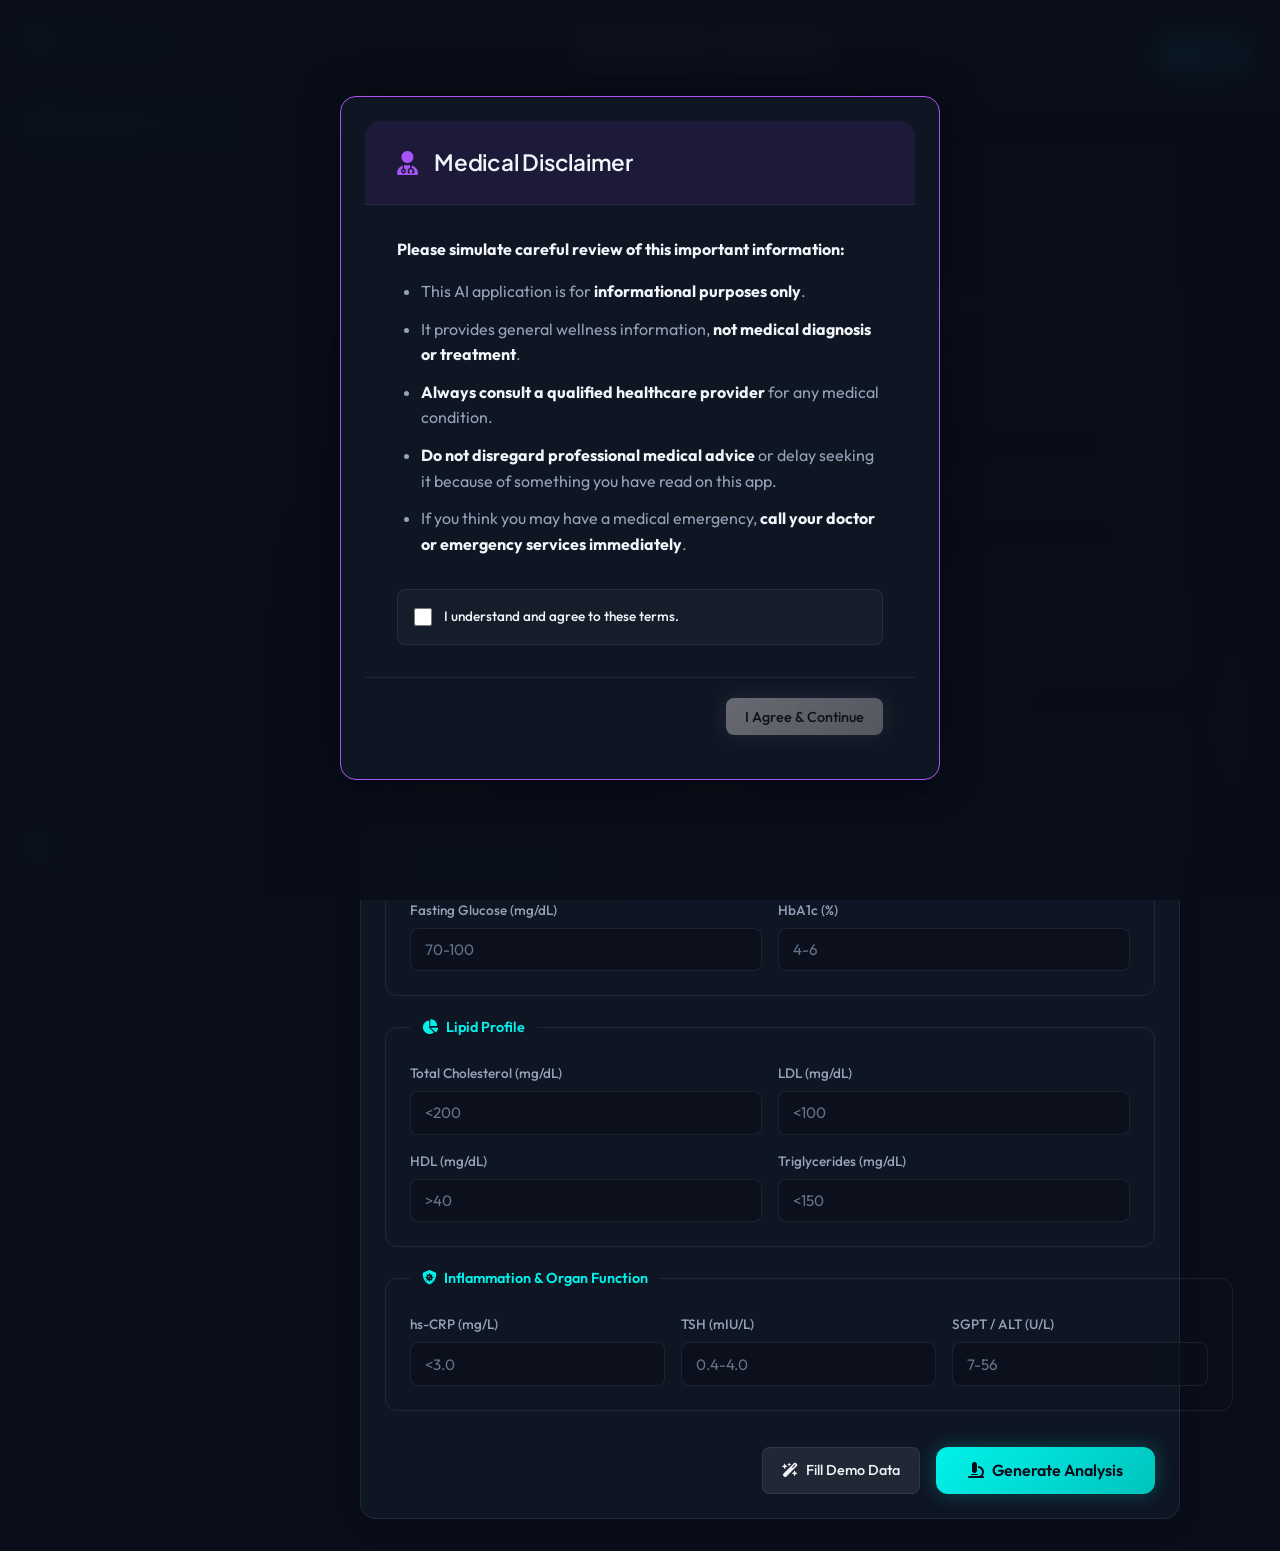
==== commit 44864503: "guardrails added" ====
--- a/static/index.html
+++ b/static/index.html
@@ -586,6 +586,36 @@
         </main>
     </div>
 
+    <!-- Medical Disclaimer Modal -->
+    <div id="disclaimer-modal" class="modal-overlay">
+        <div class="modal-content glass-card">
+            <div class="modal-header">
+                <i class="fa-solid fa-user-doctor modal-icon"></i>
+                <h2>Medical Disclaimer</h2>
+            </div>
+            <div class="modal-body">
+                <p><strong>Please simulate careful review of this important information:</strong></p>
+                <ul>
+                    <li>This AI application is for <strong>informational purposes only</strong>.</li>
+                    <li>It provides general wellness information, <strong>not medical diagnosis or treatment</strong>.
+                    </li>
+                    <li><strong>Always consult a qualified healthcare provider</strong> for any medical condition.</li>
+                    <li><strong>Do not disregard professional medical advice</strong> or delay seeking it because of
+                        something you have read on this app.</li>
+                    <li>If you think you may have a medical emergency, <strong>call your doctor or emergency services
+                            immediately</strong>.</li>
+                </ul>
+                <div class="checkbox-wrapper">
+                    <input type="checkbox" id="agree-checkbox">
+                    <label for="agree-checkbox">I understand and agree to these terms.</label>
+                </div>
+            </div>
+            <div class="modal-footer">
+                <button id="accept-disclaimer-btn" class="btn-primary" disabled>I Agree & Continue</button>
+            </div>
+        </div>
+    </div>
+
     <script src="js/app.js"></script>
 </body>
 
--- a/static/css/styles.css
+++ b/static/css/styles.css
@@ -1852,4 +1852,136 @@
 .score-cat-status.risk {
     background: var(--danger-bg);
     color: var(--danger);
+}
+
+/* ─── Medical Disclaimer Modal ────────────────────────── */
+.modal-overlay {
+    position: fixed;
+    top: 0;
+    left: 0;
+    width: 100vw;
+    height: 100vh;
+    background: rgba(10, 14, 26, 0.95);
+    backdrop-filter: blur(12px);
+    z-index: 2000;
+    display: flex;
+    justify-content: center;
+    align-items: center;
+    opacity: 0;
+    pointer-events: none;
+    transition: opacity 0.3s ease;
+}
+
+.modal-overlay.active {
+    opacity: 1;
+    pointer-events: all;
+}
+
+.modal-content {
+    width: 90%;
+    max-width: 600px;
+    background: var(--glass-bg);
+    border: 1px solid var(--secondary);
+    border-radius: var(--radius-lg);
+    box-shadow: 0 0 40px rgba(0, 0, 0, 0.5);
+    animation: modal-pop 0.4s cubic-bezier(0.175, 0.885, 0.32, 1.275);
+    display: flex;
+    flex-direction: column;
+}
+
+@keyframes modal-pop {
+    0% {
+        transform: scale(0.9);
+        opacity: 0;
+    }
+
+    100% {
+        transform: scale(1);
+        opacity: 1;
+    }
+}
+
+.modal-header {
+    background: rgba(168, 85, 247, 0.1);
+    padding: 1.5rem 2rem;
+    border-bottom: 1px solid var(--glass-border);
+    display: flex;
+    align-items: center;
+    gap: 1rem;
+    border-radius: var(--radius-lg) var(--radius-lg) 0 0;
+}
+
+.modal-icon {
+    font-size: 1.5rem;
+    color: var(--secondary);
+}
+
+.modal-header h2 {
+    margin: 0;
+    font-size: 1.4rem;
+    color: var(--text-main);
+}
+
+.modal-body {
+    padding: 2rem;
+    color: var(--text-muted);
+    font-size: 1rem;
+}
+
+.modal-body ul {
+    margin: 1rem 0 2rem;
+    padding-left: 1.5rem;
+    list-style-type: disc;
+}
+
+.modal-body li {
+    margin-bottom: 0.75rem;
+    line-height: 1.6;
+}
+
+.modal-body strong {
+    color: var(--text-main);
+}
+
+.checkbox-wrapper {
+    display: flex;
+    align-items: center;
+    gap: 0.75rem;
+    padding: 1rem;
+    background: rgba(255, 255, 255, 0.03);
+    border-radius: var(--radius-sm);
+    border: 1px solid var(--glass-border);
+    cursor: pointer;
+    transition: var(--transition);
+}
+
+.checkbox-wrapper:hover {
+    background: rgba(255, 255, 255, 0.06);
+    border-color: var(--text-dim);
+}
+
+.checkbox-wrapper input[type="checkbox"] {
+    width: 18px;
+    height: 18px;
+    cursor: pointer;
+    accent-color: var(--primary);
+}
+
+.checkbox-wrapper label {
+    cursor: pointer;
+    color: var(--text-main);
+    font-weight: 500;
+}
+
+.modal-footer {
+    padding: 1.25rem 2rem;
+    border-top: 1px solid var(--glass-border);
+    display: flex;
+    justify-content: flex-end;
+}
+
+#accept-disclaimer-btn:disabled {
+    opacity: 0.5;
+    cursor: not-allowed;
+    filter: grayscale(1);
 }
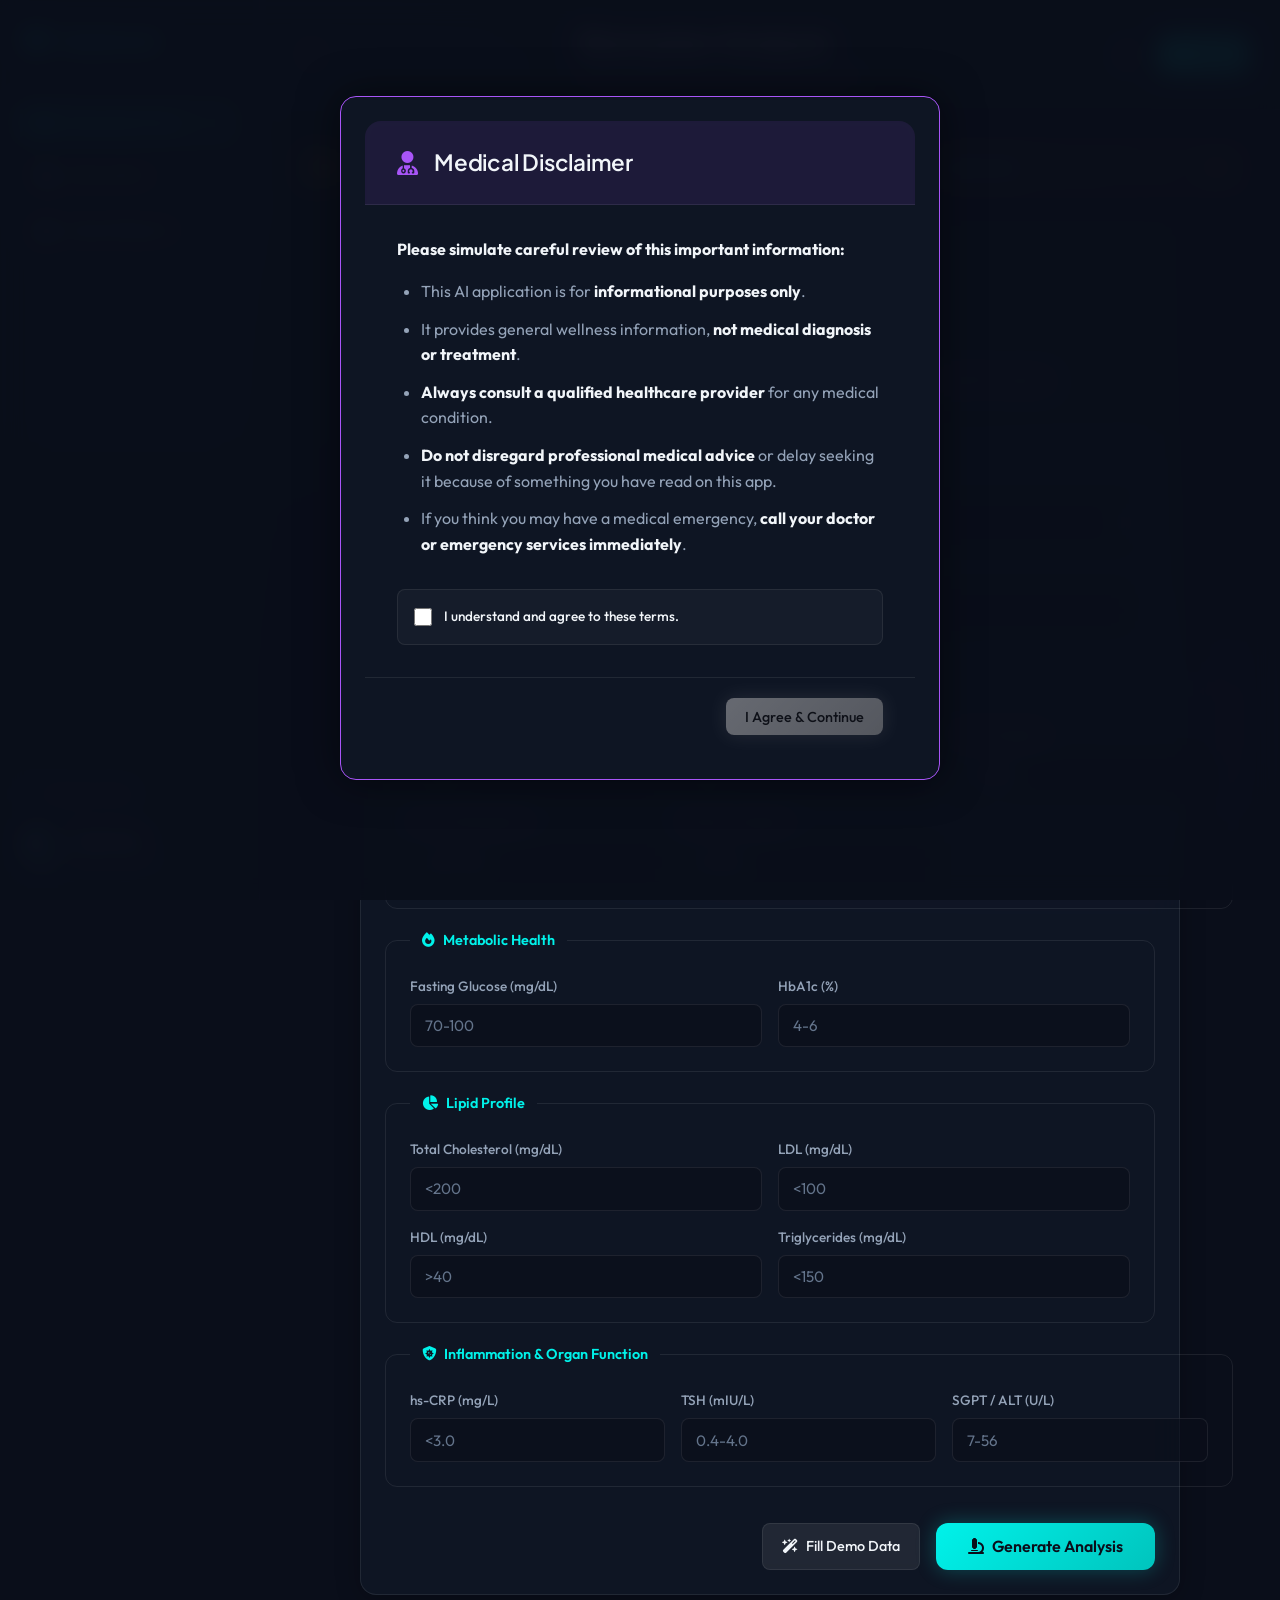
==== commit f2e1906a: "updated guardrails" ====
--- a/static/index.html
+++ b/static/index.html
@@ -75,6 +75,18 @@
             </header>
 
             <div class="content-scroll">
+                <!-- Persistent Safety Banner -->
+                <div class="safety-banner" id="safety-banner">
+                    <div class="safety-banner-content">
+                        <i class="fa-solid fa-shield-heart"></i>
+                        <span><strong>AI Health Tool</strong> — For informational purposes only. Not a substitute for
+                            professional medical advice. <a href="#" id="safety-learn-more">Learn more</a></span>
+                        <button class="safety-banner-close" id="safety-banner-close" title="Dismiss">
+                            <i class="fa-solid fa-xmark"></i>
+                        </button>
+                    </div>
+                </div>
+
                 <!-- ═══════════════════════════════════════════════
                      TAB 1: BIOMARKER FORM
                      ═══════════════════════════════════════════════ -->
@@ -236,6 +248,19 @@
 
                     <!-- Results Section -->
                     <section id="results-section" class="hidden fade-in">
+                        <!-- Critical Value Alert (Guardrail) -->
+                        <div id="critical-alerts-section" class="critical-alerts-banner hidden">
+                            <div class="critical-alert-header">
+                                <i class="fa-solid fa-exclamation-triangle"></i>
+                                <h3>⚠️ Critical Values Detected — Seek Immediate Medical Attention</h3>
+                            </div>
+                            <div id="critical-alerts-list" class="critical-alerts-list"></div>
+                            <p class="critical-alert-footer">
+                                <strong>These values are outside safe ranges.</strong> Please contact your healthcare
+                                provider or visit an emergency room immediately.
+                            </p>
+                        </div>
+
                         <div class="hero-score glass-card">
                             <div class="score-circle-container">
                                 <svg class="score-ring" width="160" height="160">
@@ -516,6 +541,19 @@
                                     <h2 id="upload-score-level">--</h2>
                                     <p id="upload-score-summary">Analysis pending...</p>
                                 </div>
+                            </div>
+
+                            <!-- Critical Value Alert (Upload Guardrail) -->
+                            <div id="upload-critical-alerts-section" class="critical-alerts-banner hidden">
+                                <div class="critical-alert-header">
+                                    <i class="fa-solid fa-exclamation-triangle"></i>
+                                    <h3>⚠️ Critical Values Detected — Seek Immediate Medical Attention</h3>
+                                </div>
+                                <div id="upload-critical-alerts-list" class="critical-alerts-list"></div>
+                                <p class="critical-alert-footer">
+                                    <strong>These values are outside safe ranges.</strong> Please contact your
+                                    healthcare provider or visit an emergency room immediately.
+                                </p>
                             </div>
 
                             <!-- Score Breakdown (Upload) -->
--- a/static/css/styles.css
+++ b/static/css/styles.css
@@ -1984,4 +1984,193 @@
     opacity: 0.5;
     cursor: not-allowed;
     filter: grayscale(1);
+}
+
+/* ═══════════════════════════════════════════════════════════
+   SAFETY BANNER (Persistent top-line reminder)
+   ═══════════════════════════════════════════════════════════ */
+.safety-banner {
+    background: linear-gradient(135deg, rgba(245, 158, 11, 0.12), rgba(239, 68, 68, 0.08));
+    border: 1px solid rgba(245, 158, 11, 0.2);
+    border-radius: var(--radius-md);
+    padding: 0.75rem 1.25rem;
+    margin-bottom: 1.5rem;
+    animation: fadeIn 0.5s ease-out;
+}
+
+.safety-banner-content {
+    display: flex;
+    align-items: center;
+    gap: 0.75rem;
+    font-size: 0.85rem;
+    color: var(--text-muted);
+}
+
+.safety-banner-content i {
+    font-size: 1.1rem;
+    color: var(--warning);
+    flex-shrink: 0;
+}
+
+.safety-banner-content strong {
+    color: var(--text-main);
+}
+
+.safety-banner-content a {
+    color: var(--primary);
+    text-decoration: none;
+    font-weight: 500;
+}
+
+.safety-banner-content a:hover {
+    text-decoration: underline;
+}
+
+.safety-banner-close {
+    background: none;
+    border: none;
+    color: var(--text-dim);
+    cursor: pointer;
+    padding: 0.25rem;
+    margin-left: auto;
+    flex-shrink: 0;
+    transition: var(--transition);
+    font-size: 0.9rem;
+}
+
+.safety-banner-close:hover {
+    color: var(--text-main);
+}
+
+/* ═══════════════════════════════════════════════════════════
+   CRITICAL VALUE ALERTS (Guardrail)
+   ═══════════════════════════════════════════════════════════ */
+.critical-alerts-banner {
+    background: linear-gradient(135deg, rgba(239, 68, 68, 0.15), rgba(220, 38, 38, 0.1));
+    border: 2px solid rgba(239, 68, 68, 0.4);
+    border-radius: var(--radius-lg);
+    padding: 1.5rem;
+    margin-bottom: 1.5rem;
+    animation: criticalPulse 2s ease-in-out infinite alternate;
+}
+
+@keyframes criticalPulse {
+    0% {
+        border-color: rgba(239, 68, 68, 0.4);
+        box-shadow: 0 0 0 0 rgba(239, 68, 68, 0);
+    }
+
+    100% {
+        border-color: rgba(239, 68, 68, 0.7);
+        box-shadow: 0 0 20px rgba(239, 68, 68, 0.15);
+    }
+}
+
+.critical-alert-header {
+    display: flex;
+    align-items: center;
+    gap: 0.75rem;
+    margin-bottom: 1rem;
+}
+
+.critical-alert-header i {
+    font-size: 1.5rem;
+    color: var(--danger);
+    animation: warningShake 0.5s ease-in-out;
+}
+
+@keyframes warningShake {
+
+    0%,
+    100% {
+        transform: translateX(0);
+    }
+
+    20% {
+        transform: translateX(-3px) rotate(-2deg);
+    }
+
+    40% {
+        transform: translateX(3px) rotate(2deg);
+    }
+
+    60% {
+        transform: translateX(-2px) rotate(-1deg);
+    }
+
+    80% {
+        transform: translateX(2px) rotate(1deg);
+    }
+}
+
+.critical-alert-header h3 {
+    color: var(--danger);
+    font-size: 1.05rem;
+    margin: 0;
+}
+
+.critical-alerts-list {
+    display: flex;
+    flex-direction: column;
+    gap: 0.75rem;
+}
+
+.critical-alert-item {
+    background: rgba(0, 0, 0, 0.25);
+    border-radius: var(--radius-sm);
+    padding: 1rem;
+    border-left: 4px solid var(--danger);
+}
+
+.critical-alert-marker {
+    display: flex;
+    justify-content: space-between;
+    align-items: center;
+    margin-bottom: 0.5rem;
+}
+
+.critical-alert-name {
+    font-weight: 700;
+    color: var(--text-main);
+    font-size: 0.95rem;
+    text-transform: capitalize;
+}
+
+.critical-alert-direction {
+    font-size: 0.75rem;
+    font-weight: 700;
+    padding: 0.2rem 0.6rem;
+    border-radius: 4px;
+    background: rgba(239, 68, 68, 0.3);
+    color: #fca5a5;
+    letter-spacing: 0.05em;
+}
+
+.critical-alert-detail {
+    font-size: 0.85rem;
+    color: var(--text-muted);
+    margin-bottom: 0.5rem;
+}
+
+.critical-alert-detail strong {
+    color: var(--text-main);
+}
+
+.critical-alert-msg {
+    font-size: 0.8rem;
+    color: var(--warning);
+    margin: 0;
+    font-weight: 500;
+}
+
+.critical-alert-footer {
+    margin-top: 1rem;
+    font-size: 0.85rem;
+    color: #fca5a5;
+    padding-top: 0.75rem;
+    border-top: 1px solid rgba(239, 68, 68, 0.2);
+}
+
+.critical-alert-footer strong {
+    color: var(--danger);
 }
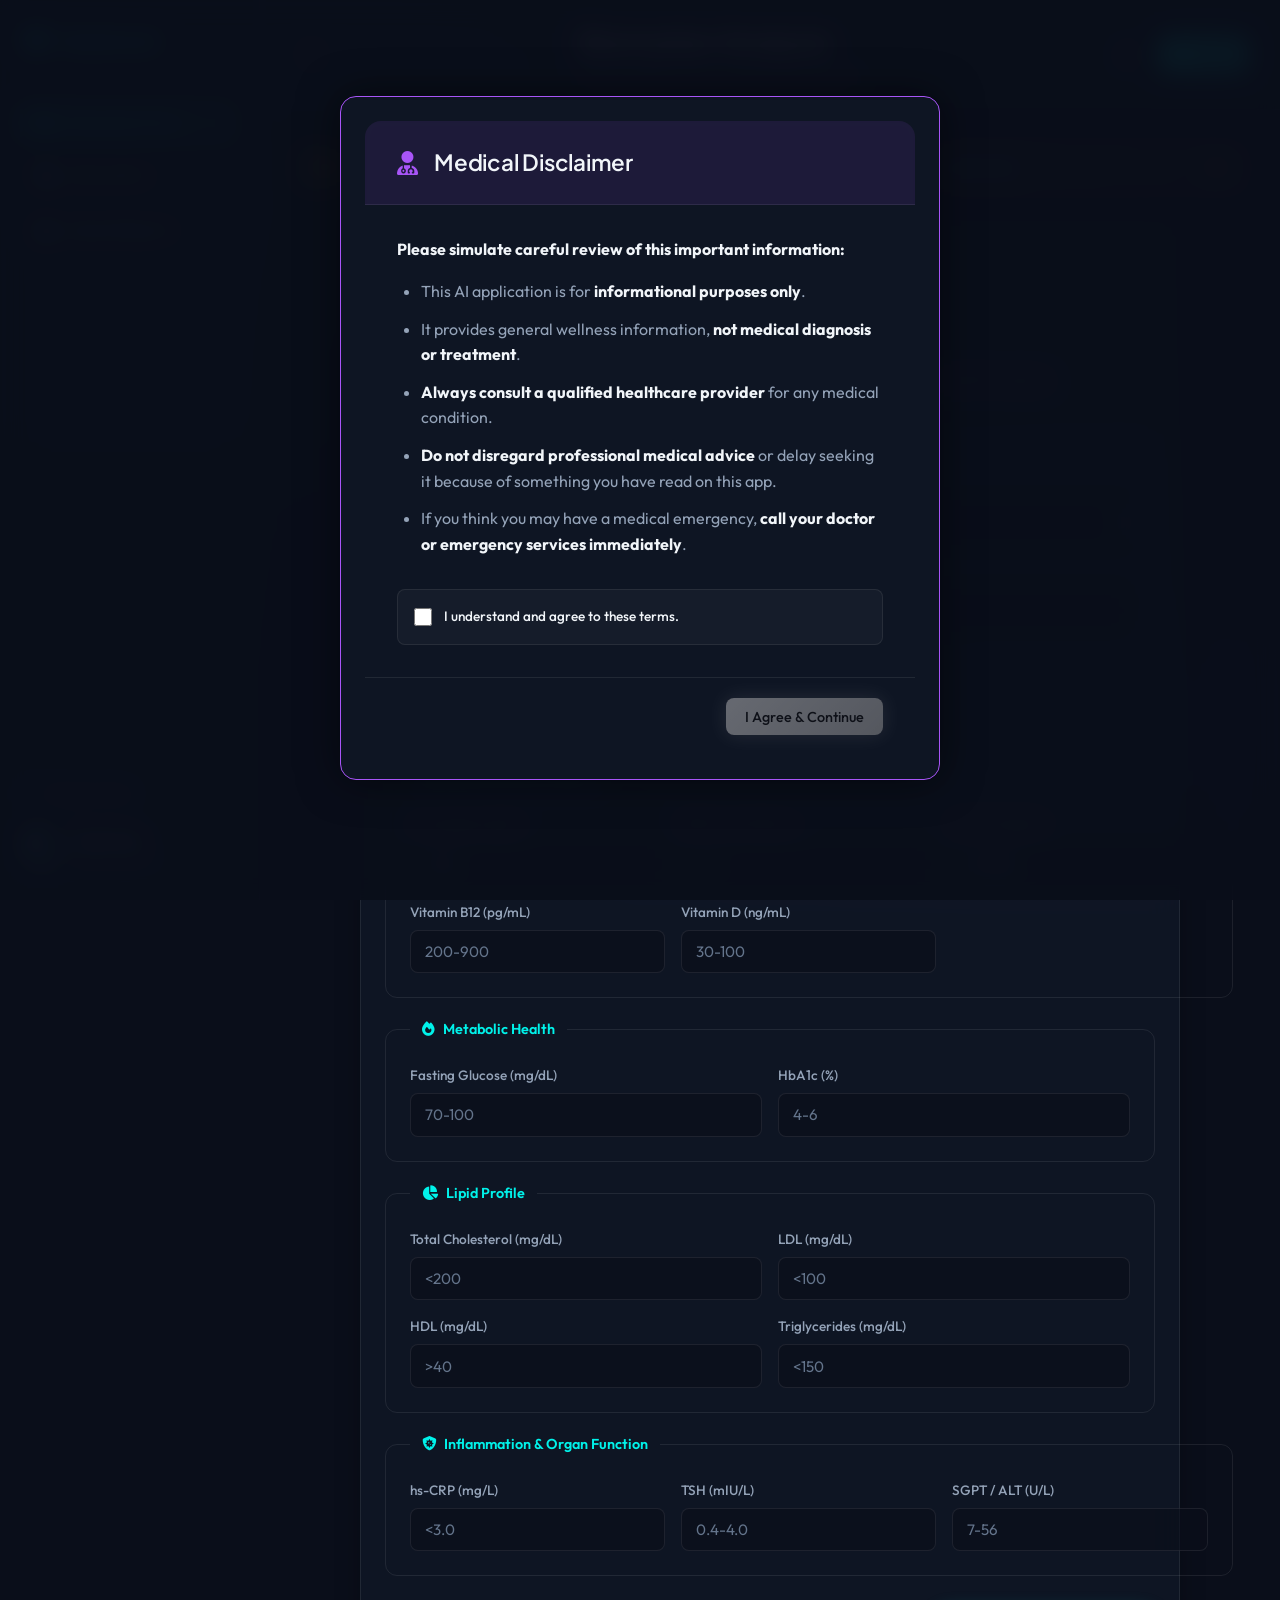
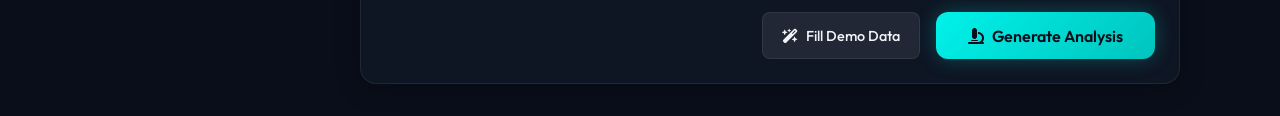
==== commit 3d048607: "some issues fixed" ====
--- a/static/index.html
+++ b/static/index.html
@@ -120,6 +120,14 @@
                                             </select>
                                         </div>
                                         <div class="input-group">
+                                            <label for="diet_preference">Diet Preference</label>
+                                            <select id="diet_preference" name="diet_preference">
+                                                <option value="" selected>Select diet...</option>
+                                                <option value="veg">Vegetarian</option>
+                                                <option value="non-veg">Non-Vegetarian</option>
+                                            </select>
+                                        </div>
+                                        <div class="input-group">
                                             <label for="height">Height (cm)</label>
                                             <input type="number" id="height" name="height" min="50" max="300"
                                                 placeholder="e.g., 175">
@@ -510,6 +518,14 @@
                                                 <option value="" disabled selected>Select...</option>
                                                 <option value="male">Male</option>
                                                 <option value="female">Female</option>
+                                            </select>
+                                        </div>
+                                        <div class="input-group">
+                                            <label for="upload-diet-preference">Diet Preference</label>
+                                            <select id="upload-diet-preference">
+                                                <option value="" selected>Select diet...</option>
+                                                <option value="veg">Vegetarian</option>
+                                                <option value="non-veg">Non-Vegetarian</option>
                                             </select>
                                         </div>
                                     </div>
